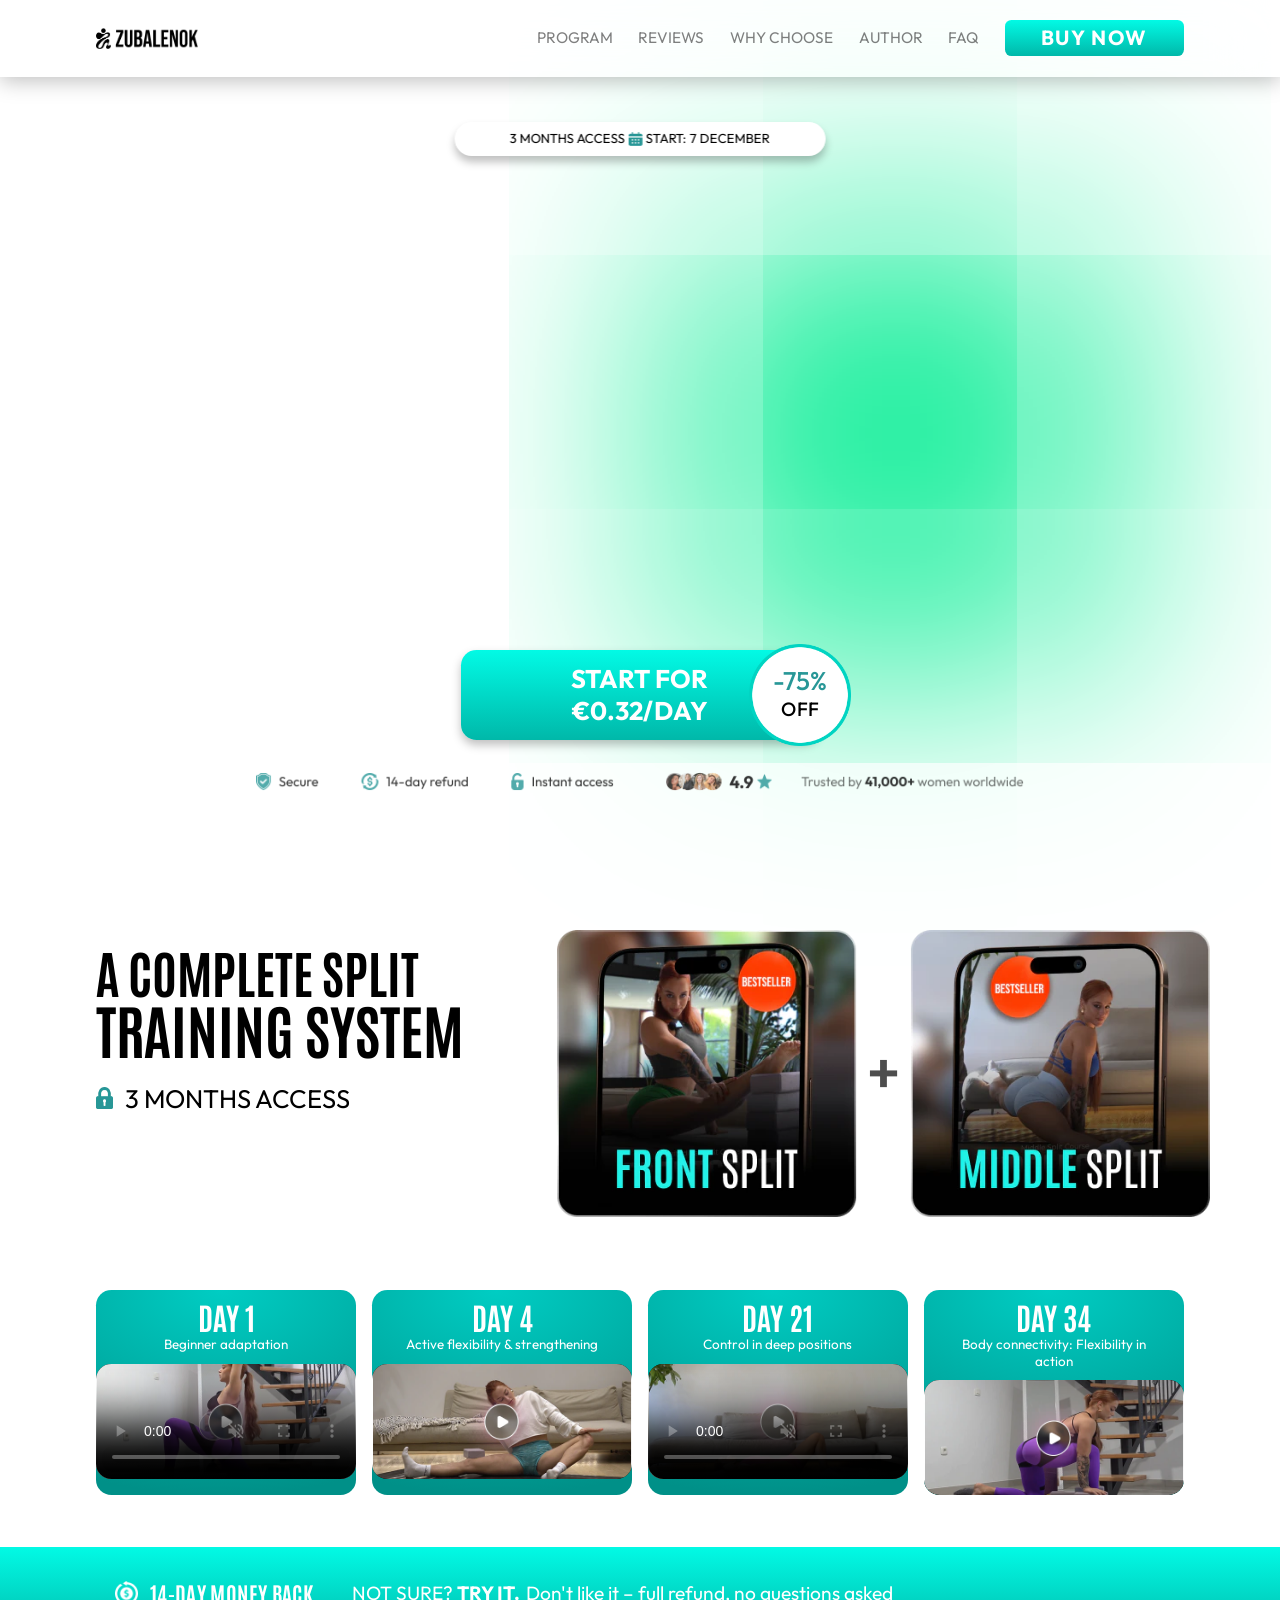
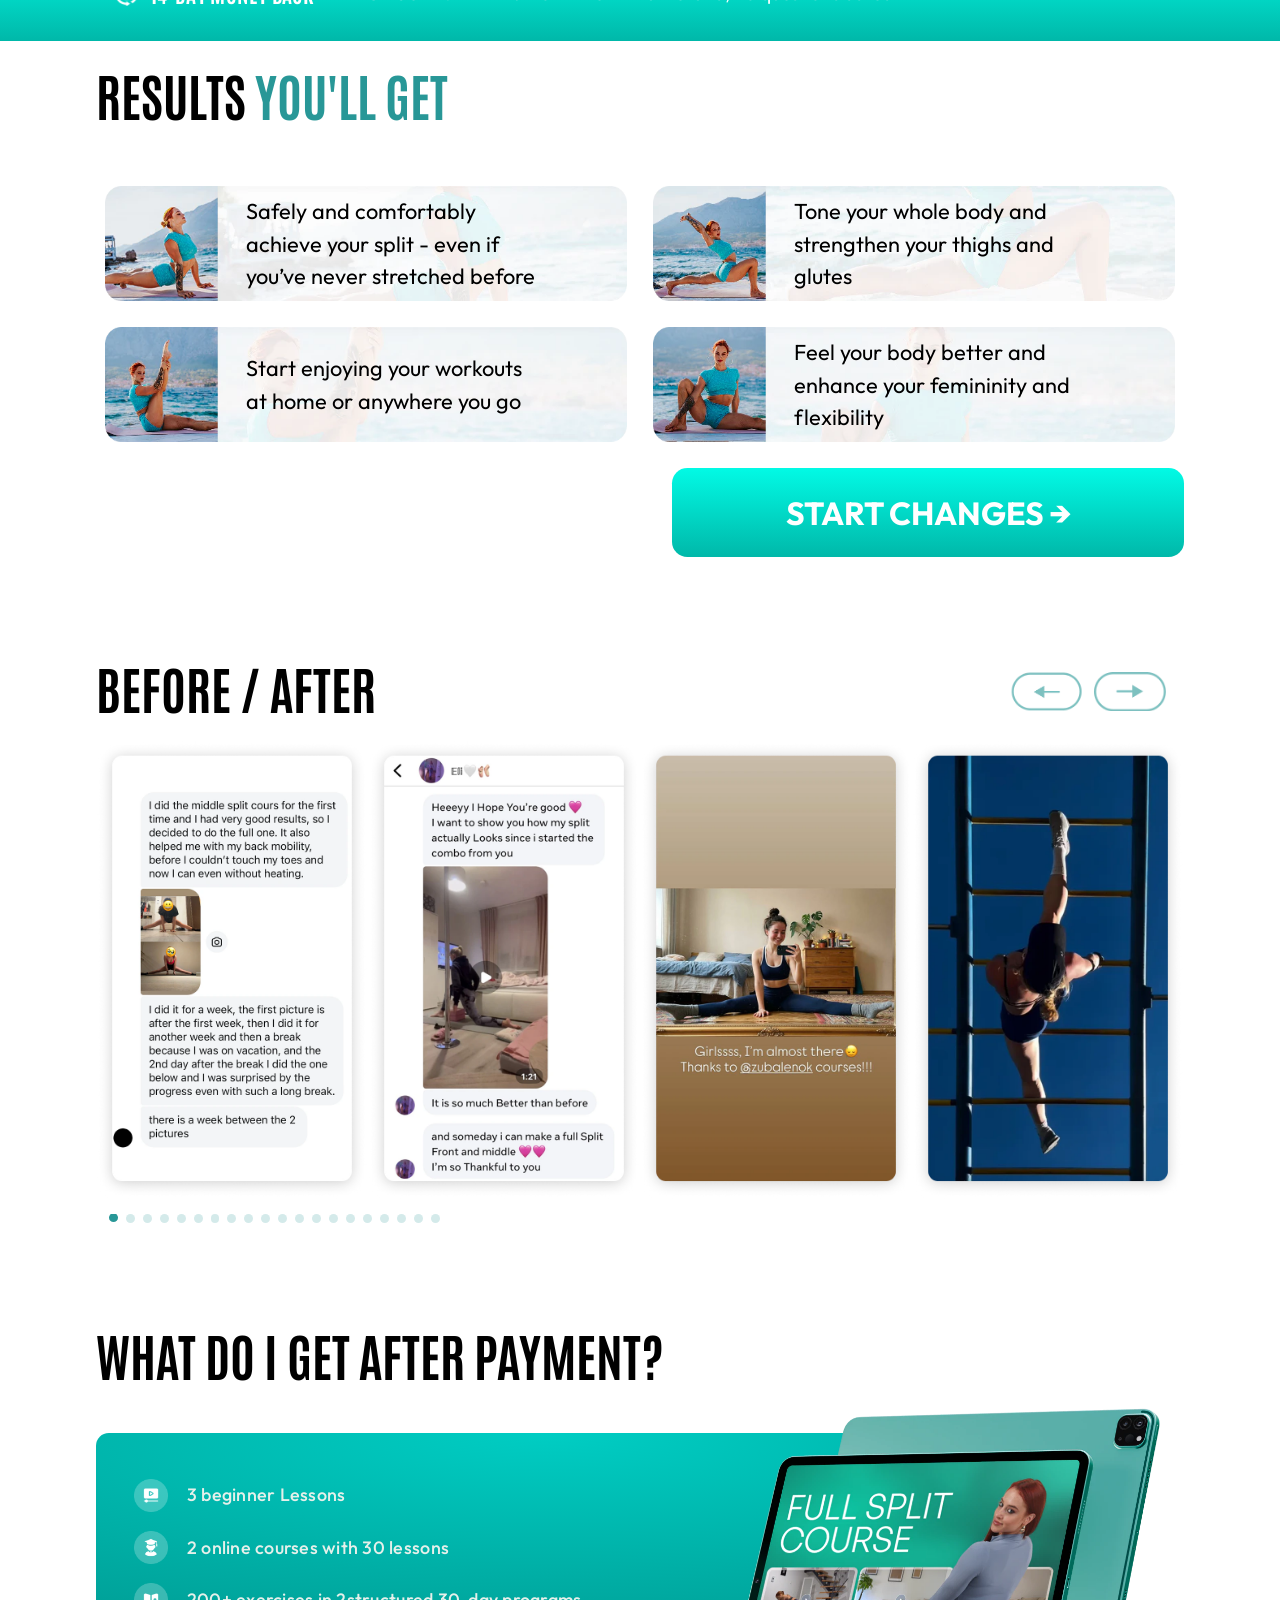
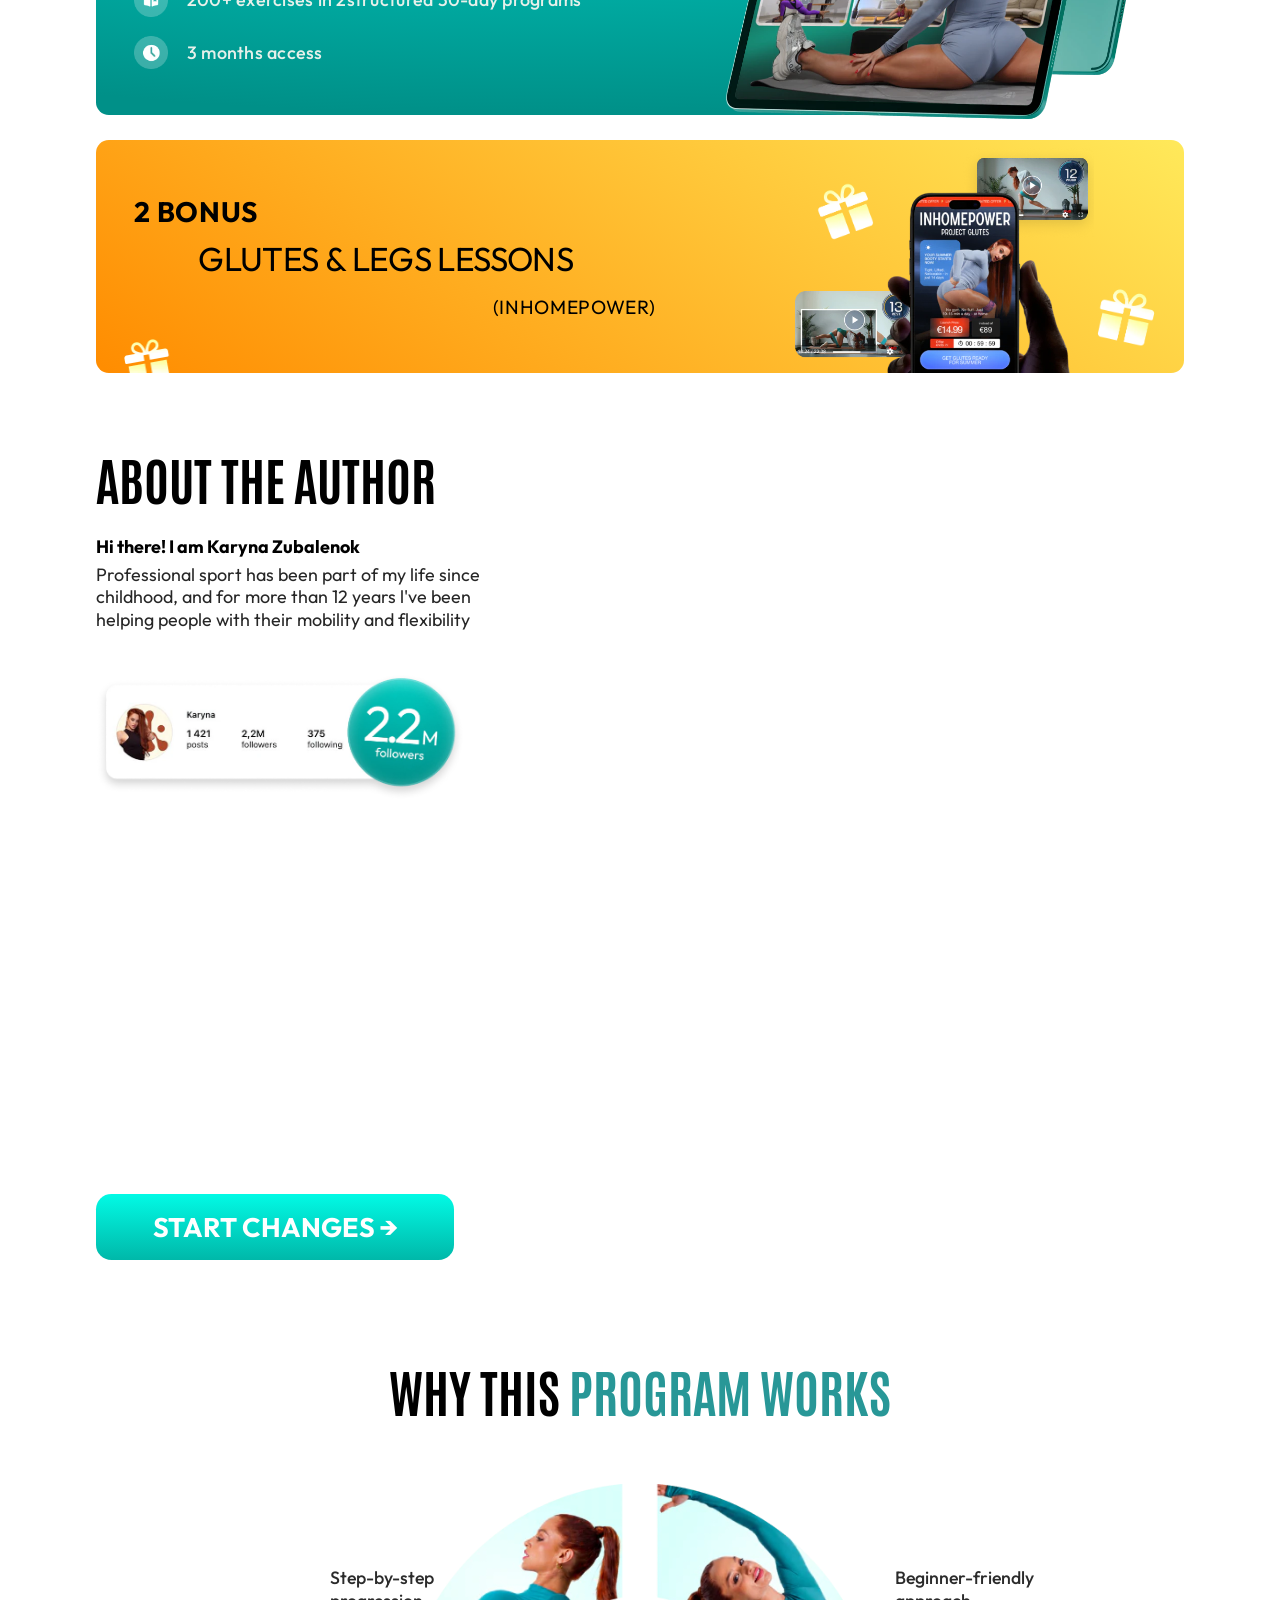
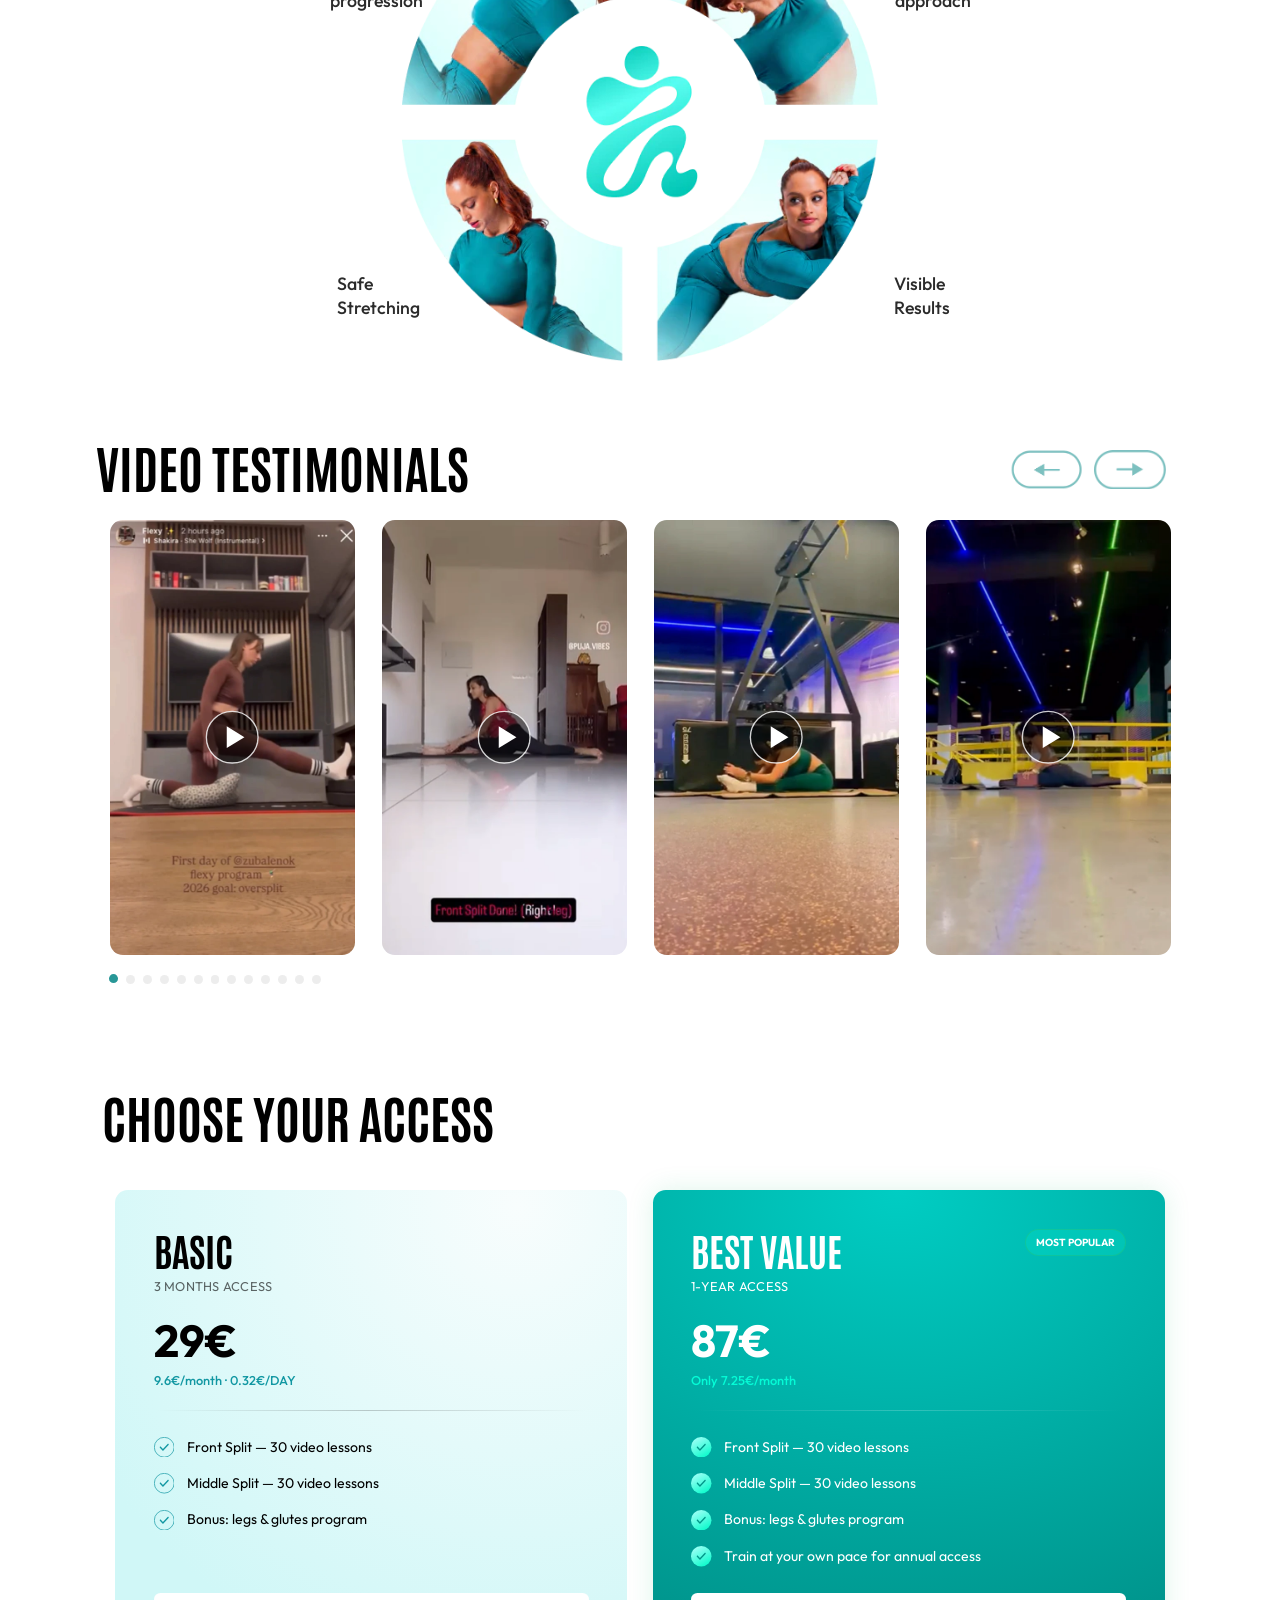
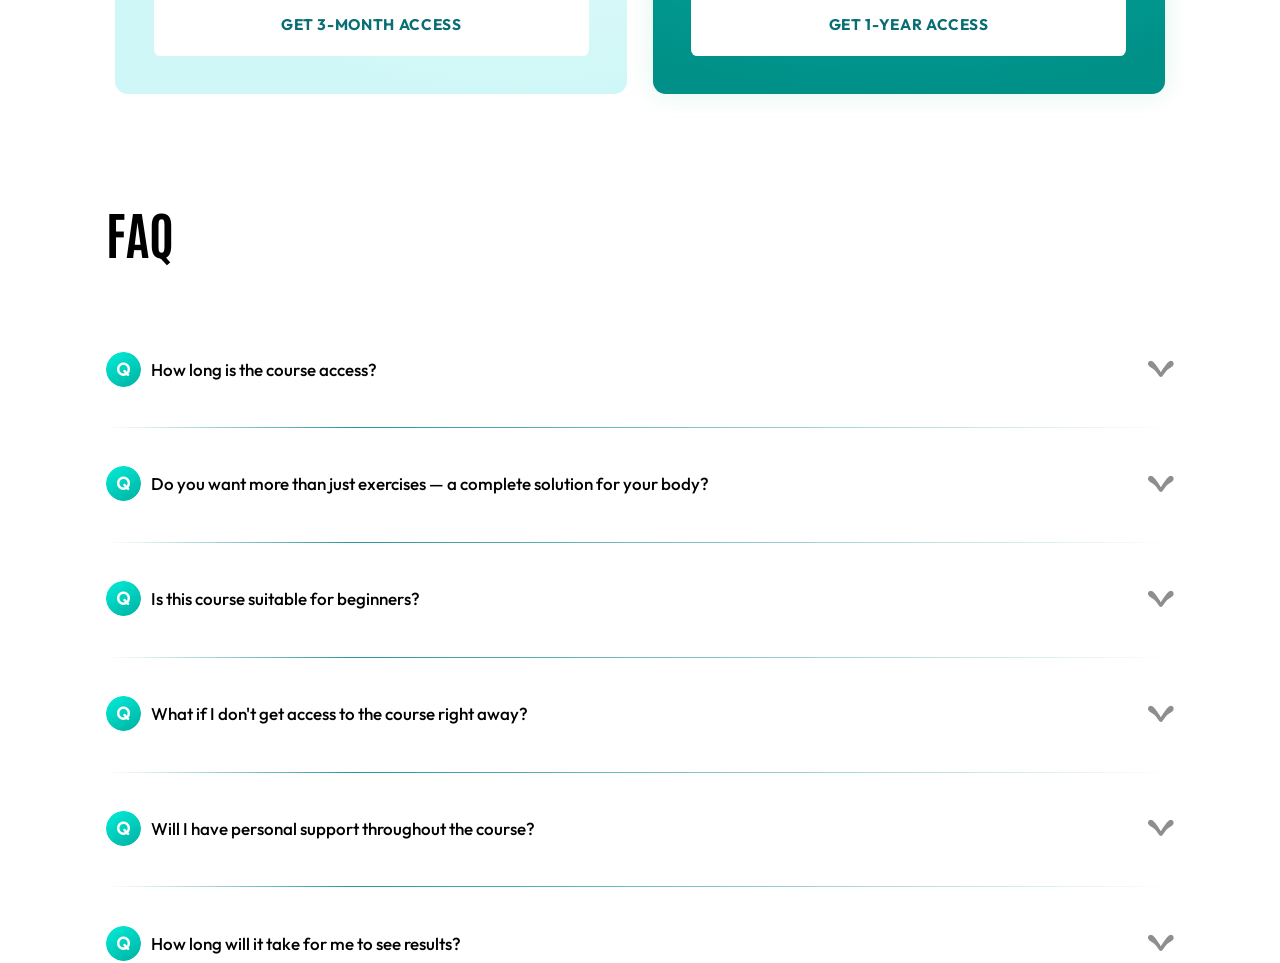
==== index.html @ 7f83329a "first commit" ====
<!DOCTYPE html>
<html lang="en">
<head>
    <!-- Google tag (gtag.js) -->
    <script async src="https://www.googletagmanager.com/gtag/js?id=G-45MM60BWMP"></script>
    <script>
        window.dataLayer = window.dataLayer || [];
        function gtag(){dataLayer.push(arguments);}
        gtag('js', new Date());
        gtag('config', 'G-45MM60BWMP');
    </script>

    <meta charset="UTF-8">
    <meta name="viewport" content="width=device-width, initial-scale=1.0">
    <title>Split Mastery</title>
    <link rel="icon" type="image/png" href="./images/favicon.png">
    <meta name="facebook-domain-verification" content="p97upd1gcbc3rj1qhclnz7d21laqvg" />

    <!-- Preconnect -->
    <link rel="preconnect" href="https://www.googletagmanager.com" crossorigin>
    <link rel="preconnect" href="https://connect.facebook.net" crossorigin>
    <link rel="preconnect" href="https://www.clarity.ms" crossorigin>
    <link rel="dns-prefetch" href="https://web.cmp.usercentrics.eu">
    <link rel="dns-prefetch" href="https://cdn.jsdelivr.net">

    <!-- Критичні стилі -->
    <link rel="stylesheet" href="./css-2/nullStyle.css?v=3">
    <link rel="stylesheet" href="./css-2/fonts.css?v=5">
    <link rel="stylesheet" href="./css-2/styles-2.css">

    <!-- Swiper — defer -->
    <link rel="preload" href="https://cdn.jsdelivr.net/npm/swiper@11/swiper-bundle.min.css" as="style" onload="this.onload=null;this.rel='stylesheet'">
    <noscript><link rel="stylesheet" href="https://cdn.jsdelivr.net/npm/swiper@11/swiper-bundle.min.css"></noscript>
    
    
    
<script type="text/javascript">
    (function(c,l,a,r,i,t,y){
        c[a]=c[a]||function(){(c[a].q=c[a].q||[]).push(arguments)};
        t=l.createElement(r);t.async=1;t.src="https://www.clarity.ms/tag/"+i;
        y=l.getElementsByTagName(r)[0];y.parentNode.insertBefore(t,y);
    })(window, document, "clarity", "script", "vd3vddla66");
</script>

<!-- Meta Pixel Code -->
<script>
!function(f,b,e,v,n,t,s)
{if(f.fbq)return;n=f.fbq=function(){n.callMethod?
n.callMethod.apply(n,arguments):n.queue.push(arguments)};
if(!f._fbq)f._fbq=n;n.push=n;n.loaded=!0;n.version='2.0';
n.queue=[];t=b.createElement(e);t.async=!0;
t.src=v;s=b.getElementsByTagName(e)[0];
s.parentNode.insertBefore(t,s)}(window, document,'script',
'https://connect.facebook.net/en_US/fbevents.js');
fbq('init', '1686133395840176');
fbq('track', 'PageView');
</script>
<noscript><img height="1" width="1" style="display:none"
src="https://www.facebook.com/tr?id=1686133395840176&ev=PageView&noscript=1"
/></noscript>
<!-- End Meta Pixel Code -->



    
    <script id="usercentrics-cmp" src="https://web.cmp.usercentrics.eu/ui/loader.js" data-settings-id="dJV6JmvnNXbNx3" async></script>
    <script>
    (function () {
        function updateTomorrowDate() {
            var el = document.getElementById('tomorrow');
            if (!el) return;
            var tomorrow = new Date();
            tomorrow.setDate(tomorrow.getDate() + 1);
            var day = tomorrow.getDate();
            var months = ['JANUARY','FEBRUARY','MARCH','APRIL','MAY','JUNE','JULY','AUGUST','SEPTEMBER','OCTOBER','NOVEMBER','DECEMBER'];
            el.textContent = day + ' ' + months[tomorrow.getMonth()];
        }
        if (document.readyState === 'loading') {
            document.addEventListener('DOMContentLoaded', updateTomorrowDate);
        } else {
            updateTomorrowDate();
        }
    })();
    </script>

 <style>
    @media (min-width: 640px) {
        .promo-card-wrapper .hero__btn {
            margin-bottom: 0 !important;
        }
    }
    
    .hero {
    height: 167.7vw;
    }
    

.hero .hero__btn{
    font-weight: 600;
    box-shadow: 0 5px 10px 0 rgba(0, 0, 0, 0.25);

}

.hero__footer-info{
    display: flex;
    flex-direction: column;
    justify-content: center;
}
.hero__footer-info img{
    width: 100%;
}
.hero .hero__btn{
    position: relative;
    padding-right: 25%;
}
.elm-1{
    min-width: 107%;
    margin-bottom: 1%;
    margin-left: -3%;
    margin-top: -13%;
}
.elm-2{
    position: absolute;
    top: -40%;
    right: -5%;
    box-shadow: 0 13px 15px 0 rgba(0, 0, 0, 0.25);
    border-radius: 808px;
    width: 30%;
    object-fit: contain;
}
        .hero__footer-info{
            text-align: left;
            padding-bottom: 2vw;
        }
        .rateBody{
            margin-top: 40px;
        }

        .hero__hidden-btn{
            position: absolute;
            width: 45vw;
            height: 40vw;
            background-color: transparent;
            border-radius: 10vw;
            top: 70vw;
            right: 2vw;
            z-index: 99;
        }
        
        @media (min-width: 800px) {
           
            .hero__top-bar{
                top: 5.5vw;
        right: 50%;
        transform: translateX(50%);
        max-height: 2.7vw;
            }
            .elm-1{
                position: absolute;
                width: 30%;
                min-width: 42%;
                top: -57%;
            }
            .hero__footer-info {
                max-width: 30vw;
                text-align: right;
            }
            .course-bundle__list{
                width: 65vw;
            }
            .course-bundle__list-item br{
                display: none;
            }
        }
        
        
        
        .status-row {
            display: flex;
            justify-content: space-between;
            align-items: flex-end;
            margin-bottom: 2vw; /* 8px */
        }

        .spots-text {
            font-size: 4.2vw; /* ~22px */
            color: #a0a0a0;
            font-weight: 400;
        }

        .percentage {
            font-size: 4.2vw; /* ~24px */
            color: #e65c2e;
            font-weight: 700;
        }

        /* Прогрес-бар */
        .progress-container {
            width: 100%;
            height: 2.5vw; /* 10px */
            background-color: #1a1a1a;
            border-radius: 5vw;
            overflow: hidden;
            border: 0.25vw solid #333; /* 1px тонкий контур */
            margin-bottom: 2vw; /* 20px */
            box-shadow: inset 0 0.5vw 1vw rgba(0,0,0,0.5);
        }

        .progress-bar {
            width: 87%;
            height: 100%;
            background: linear-gradient(90deg, #c82901 0%, #fe451d 100%);
            border-radius: 5vw;
        }

        /* Рядок з кількістю місць */
        .left-text {
            font-size: 4.2vw;
            color: #a0a0a0;
            margin-bottom: 3vw;
            font-weight: 400;
        }

        .left-text b {
            color: #e65c2e;
            font-weight: 700;
        }

        /* Таймер/Ціна знизу */
        .footer-text {
            text-align: center;
            font-size: 4.2vw;
            padding-bottom: 3vw;
            color: #fff;
            font-weight: 400;
            letter-spacing: -0.1vw;
        }

        .promo-card-wrapper a{
            font-weight: 600;
        }
        .fdjks{
            margin-bottom: 15px;
        }
        
        @media (min-width: 640px) {
            .pricing__divider--bottom{
                display: none;
            }

            .fdjks{
                margin-bottom: 2vw;
            }
            
             .status-row {
            margin-bottom: 0vw; /* 8px */
        }

        .spots-text {
            font-size: 1vw;
        }

        .percentage {
            font-size: 1vw; /* ~24px */
        }

        /* Прогрес-бар */
        .progress-container {
            width: 100%;
            height: 0.5vw;
            border: 1px solid #333;
            margin-bottom: 0.5vw;
            box-shadow: inset 0 0.5vw 1vw rgba(0, 0, 0, 0.5);
        }


        /* Рядок з кількістю місць */
        .left-text {
            font-size: 1vw;
            color: #a0a0a0;
            margin-bottom: 0.8vw;
            font-weight: 400;
        }

        .footer-text {
            font-size: 0.9vw;
            padding-bottom: 0.8vw;
            letter-spacing: -0.1vw;
        }

        }
  
.discount-btn-n{
position: absolute;
    top: -18%;
    right: -9%;
    width: 26vw;
    height: 27.2vw;
    display: flex;
    align-items: center;
    justify-content: center;
    z-index: 1;
}

.discount-btn-n::before {
    content: "";
    position: absolute;
    top: 0;
    left: 0;
    width: 100%;
    height: 100%;
    background: url('./images/vert.webp') no-repeat center;
    background-size: 100% 100%;
    z-index: -1; /* Ховаємо фон під текст */
    animation: spin-bg 15s linear infinite; /* 15s - швидкість обертання, можна змінити */
}
@media(max-width: 640px){
    .results-text.tr,
.results-text.tl {

    top: 0;
}
 .first-slider-pagination.swiper-pagination {
    margin-left: 4vw;
    margin-right: auto;
    transform: translateY(2vw);
    max-width: 44vw;
    overflow: hidden;
    left: 0;
}
}
@media (min-width: 640px){
     .first-slider-pagination.swiper-pagination{
        overflow: visible;
    }
    .results-text.tr,
        .results-text.tl {
        top: 14%;
 
    }
    .results-text.bl,
    .results-text.br {
        bottom: 12%;
    }
}
.results-text{
    opacity: 1 !important;
}

@keyframes spin-bg {
    0% {
        transform: rotate(0deg);
    }
    100% {
        transform: rotate(360deg);
    }
}

.discount-btn-n p{
    font-weight: 600;
font-size: 5.8vw;
letter-spacing: 0.01em;
text-transform: uppercase;
text-align: center;
color: #289797;
font-family: 'Outfit-Medium';
    line-height: 100%;
}
.discount-btn-n p span{
    color: #000;
    font-size: 4.8vw;
}
.hero .hero__btn{
    padding: 2vw 5vw;
    line-height: 125%;
    width: 84vw;
}
.price-current {
    font-size: 11vw;
    font-family: 'Outfit-Bold';
    font-weight: 900;
    line-height: 100%;
    border: 2px solid #01dac7;
    border-radius: 12px;
    /* padding: 14px 32px; */
    width: 35vw;
    height: 16.3vw;
    color: #00c8b7;
    background: linear-gradient(147deg, #fdfdfd 0%, #f5f5f5 100%);
    display: flex;
    justify-content: center;
    align-items: center;
}
.price-old {
    font-family: 'Outfit-Medium';
    font-size: 7vw;
    /* text-decoration: line-through; */
    /* opacity: 0.5; */
    border-radius: 12px;
    padding: 14px 24px;
        width: 24vw;
            text-decoration: none;
    height: 16.3vw;
    color: #BFBFBF;
    opacity: 1;
    background: #2A2A2A;
    display: flex;
    flex-direction: column;
    justify-content: center;
    align-items: center;
    position: relative;
}
.price-old:after{
position: absolute;
    content: "";
    display: block;
    width: 73%;
    height: 4px;
    background: #FF0000;
    border-radius: 3px;
    bottom: 34%;
    
}
.price-old p{
        font-weight: 500;
    font-size: 3.8vw;
    line-height: 113%;
    text-transform: lowercase;
    text-align: center;
    color: #fff;
    opacity: 0.7;
}
.hero__pricing {
    display: flex;
    justify-content: center;
    align-items: center;
    gap: 3vw;
}

.hero__top-bar{
    margin-top: 17vw;
    width: 88%;
    box-shadow: 0 6px 9px 0 rgba(0, 0, 0, 0.25);
}
.hero__offer-box{
    margin-top: 95vw;
}
.discount-btn-n::before{
    animation: none;
    background-image: url(./images/Vector.png);
        width: 20vw;
    height: 20vw;
}
.discount-btn-n{
      width: 20vw;
    height: 20vw;
        top: -4%;
        transform: scale(1.03);
}
@media (min-width: 800px) {
     .hero__hidden-btn{
            position: absolute;
            width: 25vw;
            height: 17vw;
          
            border-radius: 10vw;
            top: 22vw;
            right: 20vw;
      
        }
    .discount-btn-n::before {
    animation: none;
    background-image: url(./images/Vector.png);
    width: 8vw;
    height: 8vw;
}
.discount-btn-n{
     width: 8vw;
    height: 8vw;
        top: -7%;
        transform: scale(1);
}
    .hero__top-bar {
    margin-top: -2vw;
    width: 29vw;
    }
    .price-old:after{
        width: 60%;
    }
     .hero__offer-box {
        margin-top: 37.8vw;
    }
    .hero__pricing{
        gap: 1vw;
        margin-bottom: 2vw;
    }
    .price-current {
            width: 12vw;
    height: 5.1vw;
    font-size: 3vw;
    }
    .price-old{
        width: 8.6vw;
    height: 5.1vw;
    }
    .hero__offer-box{
        align-items: flex-end;
    }
    .price-old {
        font-size: 2.1vw;
    }
    .price-old p{
        font-size: 1.4vw;
    }
    .hero__btn {
        margin-bottom: 2vw;
    }


.discount-btn-n p{
    font-size: 2vw;
}
.discount-btn-n p span {
    color: #000;
    font-size: 1.5vw;
}
    .hero .hero__btn {
        width: 28vw;
        /* margin-right: 10%; */
        right: auto;
        padding: 1vw 2vw;
        border-radius: 1.2vw;
        font-size: 2vw;
    }
    .hero__footer-info {
        max-width: 100%;
        width: 100%;
        text-align: right;
        flex-direction: row;
        justify-content: center !important;
        gap: 4vw !important;
        display: flex;
        position: absolute;
        left: 0;
        bottom: 0;
    }
    .hero__footer-info img{
        width: 28vw;
    }
  .s1-trackLine {
    margin-top: 2vw;
    padding: 0.7vw 0;
    position: absolute;
    left: 0;
    top: 0vw;
  }

}
    </style>
    <style>
/* HARDFIX: FAQ block — clamp() замість чистого vw */
@media (min-width: 800px) {
  .asks {
    margin: clamp(24px, 4vw, 58px) auto 0;
    width: 100%;
  }

  .asksContainer-item-top {
    padding: clamp(16px, 2vw, 29px) 0;
  }

  .asksContainer-item-top .q {
    font-size: clamp(12px, 1.3vw, 19px);
    min-width: clamp(20px, 2.4vw, 35px);
    min-height: clamp(20px, 2.4vw, 35px);
    max-height: clamp(20px, 2.4vw, 35px);
    border-radius: 100%;
    display: flex;
    align-items: center;
    justify-content: center;
  }

  .q-arrow {
    width: clamp(16px, 2vw, 29px);
  }

  .q-line {
    margin-bottom: clamp(8px, 1vw, 14px);
    min-width: 100%;
    max-width: 100%;
  }

  .asksContainer-item-bottom p {
    margin-right: clamp(14px, 1.4vw, 20px);
  }
}
</style>
    
    <!-- Google Tag Manager -->
<script>(function(w,d,s,l,i){w[l]=w[l]||[];w[l].push({'gtm.start':
new Date().getTime(),event:'gtm.js'});var f=d.getElementsByTagName(s)[0],
j=d.createElement(s),dl=l!='dataLayer'?'&l='+l:'';j.async=true;j.src=
'https://www.googletagmanager.com/gtm.js?id='+i+dl;f.parentNode.insertBefore(j,f);
})(window,document,'script','dataLayer','GTM-5T88LPL4');</script>
<!-- End Google Tag Manager -->
</head>
<body>
    <!-- Google Tag Manager (noscript) -->
<noscript><iframe src="https://www.googletagmanager.com/ns.html?id=GTM-5T88LPL4"
height="0" width="0" style="display:none;visibility:hidden"></iframe></noscript>
<!-- End Google Tag Manager (noscript) -->
    <div class="wrapper">
        <section class="hero">

            <button data-href="https://zubalenok.online/shop/item/13082" class="hero__hidden-btn check-click"></button>
   
            <header class="header-navline">
                <div class="header-wrapper">
                    <img src="./images/logo.png" alt="logo" class="header-logo" width="120" height="40" fetchpriority="high">
                    <nav class="header-nav">
                        <ul class="header-list">
                            <li><a href="#program" class="header-link">Program</a></li>
                            <li><a href="#reviews" class="header-link">Reviews</a></li>
                            <li><a href="#why-choose" class="header-link">Why choose</a></li>
                            <li><a href="#author" class="header-link">Author</a></li>
                            <li><a href="#faq" class="header-link">FAQ</a></li>
                        </ul>
                        
                      
                        <button data-href="https://zubalenok.online/shop/item/13082"  class="header-nav-button check-click">
                            Buy Now
                        </button>
                    
                    </nav>
                </div>
            </header>

            <div class="hero__teal-glow"></div>

            <picture class="hero__model">
                <source srcset="./images/jd2.webp" media="(min-width: 768px)">
                <img src="./images/jd1.webp" alt="Stretching girl" fetchpriority="high" decoding="async">
            </picture>

        

            <div class="hero__content wrapper_component">
                <button data-href="https://zubalenok.online/shop/item/13082" class="hero__top-bar check-click">
                    <span>3 MONTHS ACCESS</span>
                    <div class="hero__date">
                        <img src="./images/calendar.webp" alt="Calendar" class="icon-cal" loading="lazy" width="20" height="20">
                        <span>START: <span id="tomorrow"></span></span>
                    </div>
                </button>

                <div class="hero__title-group">
                    <!--<p class="hero__subtitle">SPLIT</p>-->
                    <!--<h1 class="hero__main-title">Now or <span>Never</span></h1>-->
                    <!--<div class="group-titles">-->
                    <!--    <img src="./images/title.webp" alt="" class="title-img" loading="eager" fetchpriority="high">-->
                    <!--    <p class="hero__step-text">STEP BY STEP</p>-->
                    <!--</div>-->
                </div>

                <div class="hero__offer-box">
          
                    <div style="margin: 0 auto;">
                        <button data-href="https://zubalenok.online/shop/item/13082" class="hero__btn check-click">
                            START FOR 
                            <br>
                            €0.32/DAY
                            
                            <div class="discount-btn-n">
                                <p>-75% <br> <span>OFF</span></p>
                            </div>
                        </button>
                        <div class="hero__footer-info">
                            <img src="./images/1-l-2.png" />
                            <img src="./images/3-l.png" />
                        </div>
                    </div>
                </div>
            </div>
        </section>

        <!--<section class="rateBody wrapper_component">-->
        <!--    <img src="./images/rate.webp" alt="" loading="lazy" class="rate" width="360" height="60">-->
        <!--</section>-->

        <section class="complete wrapper_component" id="program">
            <h2 class="mainTitle">
                A complete split
                <br>
                <span>training system</span>
            </h2>
            <img class="complete-img" src="./images/s2.webp" width="1200" height="800" loading="lazy" decoding="async" alt="Stretching image">
            <h3 class="complete-subTitle">
                <img src="./images/lock.webp" alt="">
                3 MONTHS ACCESS
            </h3>
        </section>

        <section class="s7 wrapper_component">
            <div class="s7-grid">
                <div class="s7-card">
                    <div class="s7-card-header">
                        <h2 class="s7-day">Day 1</h2>
                        <p class="s7-desc">Beginner <br>adaptation</p>
                    </div>
                    <div class="s7-video-wrapper">
                        <video data-src="https://itden-cdn.b-cdn.net/splits/1.mp4" poster="./images/poster-2.webp" muted playsinline loop controls></video>
                    </div>
                </div>
                <div class="s7-card">
                    <div class="s7-card-header">
                        <h2 class="s7-day">Day 4</h2>
                        <p class="s7-desc">Active flexibility & <br>strengthening</p>
                    </div>
                    <div class="s7-video-wrapper">
                        <video data-src="https://itden-cdn.b-cdn.net/splits/21.mp4" poster="./images/poster-3.webp" muted playsinline loop> controls</video>
                    </div>
                </div>
                <div class="s7-card">
                    <div class="s7-card-header">
                        <h2 class="s7-day">Day 21</h2>
                        <p class="s7-desc">Control in deep <br>positions</p>
                    </div>
                    <div class="s7-video-wrapper">
                        <video data-src="https://itden-cdn.b-cdn.net/splits/34.mp4" poster="./images/poster-4.webp" muted playsinline loop controls></video>
                    </div>
                </div>
                <div class="s7-card">
                    <div class="s7-card-header">
                        <h2 class="s7-day">Day 34</h2>
                        <p class="s7-desc">Body connectivity: <br>Flexibility in action</p>
                    </div>
                    <div class="s7-video-wrapper">
                        <video data-src="https://itden-cdn.b-cdn.net/splits/4.mp4" poster="./images/poster-1.webp" muted playsinline loop></video>
                    </div>
                </div>
            </div>
        </section>

        <section class="s3">
            <div class="s3-guarantee">
                <div class="s3-guarantee-header">
                    <img src="./images/money-back.webp" alt="money back" loading="lazy" class="s3-guarantee-icon" width="60" height="60">
                    <h3 class="s3-guarantee-title">14-DAY MONEY BACK</h3>
                </div>
                <div class="s3-guarantee-body">
                    <p class="s3-guarantee-subtitle">NOT SURE? <span>TRY IT. </span></p>
                    <p class="s3-guarantee-desc">Don't like it – full refund, no questions asked</p>
                </div>
            </div>
        </section>

        <section class="results wrapper_component" id="why-choose">
            <h2 class="mainTitle">Results <span class="mainTitle-gray">you'll get</span></h2>
            <div class="results-items">
                <div class="results-item">
                    <p>Safely and comfortably <br> achieve your split - even if <br> you’ve never stretched before</p>
                </div>
                <div class="results-item">
                    <p>Tone your whole body and <br> strengthen your thighs and <br> glutes</p>
                </div>
                <div class="results-item">
                    <p>Start enjoying your workouts <br> at home or anywhere you go</p>
                </div>
                <div class="results-item">
                    <p>Feel your body better and <br> enhance your femininity and <br> flexibility</p>
                </div>
            </div>
            <button data-href="https://zubalenok.online/shop/item/13082" class="hero__btn check-click">Start changes →</button>
        </section>

        <section class="second-slider" id="reviews">
            <div class="wrapper_component">
                <h2 class="mainTitle">BEFORE / AFTER</h2>
                <div class="second-swiper swiper">
                    <div class="swiper-wrapper">
                        <!--<img src="./images/slider-1/slide-1-1.webp" width="1200" height="800" class="swiper-slide" alt="Slide 1" loading="lazy" decoding="async">-->
                        <img src="./images/slider-2/slide1.webp" width="1200" height="800" class="swiper-slide" alt="Slide 2" loading="lazy" decoding="async">
                        <img src="./images/slider-2/slide3.webp" width="1200" height="800" class="swiper-slide" alt="Slide 3" loading="lazy" decoding="async">
                        <img src="./images/slider-2/slide4.webp" width="1200" height="800" class="swiper-slide" alt="Slide 4" loading="lazy" decoding="async">
                        <img src="./images/slider-2/slide5.webp" width="1200" height="800" class="swiper-slide" alt="Slide 5" loading="lazy" decoding="async">
                        <img src="./images/slider-2/slide6.webp" width="1200" height="800" class="swiper-slide" alt="Slide 6" loading="lazy" decoding="async">
                        <img src="./images/slider-2/slide7.webp" width="1200" height="800" class="swiper-slide" alt="Slide 6" loading="lazy" decoding="async">
                        <img src="./images/slider-2/slide8.webp" width="1200" height="800" class="swiper-slide" alt="Slide 6" loading="lazy" decoding="async">
                        <img src="./images/slider-2/slide9.webp" width="1200" height="800" class="swiper-slide" alt="Slide 6" loading="lazy" decoding="async">
                        <img src="./images/slider-2/slide10.webp" width="1200" height="800" class="swiper-slide" alt="Slide 6" loading="lazy" decoding="async">
                        <img src="./images/slider-2/slide11.webp" width="1200" height="800" class="swiper-slide" alt="Slide 6" loading="lazy" decoding="async">
                        <img src="./images/slider-2/slide12.webp" width="1200" height="800" class="swiper-slide" alt="Slide 6" loading="lazy" decoding="async">

                        <img src="./images/slider-2/slide13.webp" width="1200" height="800" class="swiper-slide" alt="Slide 6" loading="lazy" decoding="async">
                        <img src="./images/slider-2/slide14.webp" width="1200" height="800" class="swiper-slide" alt="Slide 6" loading="lazy" decoding="async">
                        <img src="./images/slider-2/slide15.webp" width="1200" height="800" class="swiper-slide" alt="Slide 6" loading="lazy" decoding="async">

                        <img src="./images/slider-2/slide16.webp" width="1200" height="800" class="swiper-slide" alt="Slide 6" loading="lazy" decoding="async">
                        <img src="./images/slider-2/slide17.webp" width="1200" height="800" class="swiper-slide" alt="Slide 6" loading="lazy" decoding="async">
                        <img src="./images/slider-2/slide18.webp" width="1200" height="800" class="swiper-slide" alt="Slide 6" loading="lazy" decoding="async">
                        <img src="./images/slider-2/slide19.webp" width="1200" height="800" class="swiper-slide" alt="Slide 6" loading="lazy" decoding="async">

                        <img src="./images/slider-2/slide20.webp" width="1200" height="800" class="swiper-slide" alt="Slide 6" loading="lazy" decoding="async">
                        <img src="./images/slider-2/slide21.webp" width="1200" height="800" class="swiper-slide" alt="Slide 6" loading="lazy" decoding="async">
                    </div>
                </div>
                <div style="padding-right: 10px; display: flex; align-items: center;">
                    <div class="second-slider-pagination swiper-pagination"></div>
                    <div class="second-slider-prev"></div>
                    <div class="second-slider-next"></div>
                </div>
            </div>
        </section>

        <section class="course-bundle">
            <h2 class="mainTitle">What Do I Get After Payment?</h2>
            <div class="course-bundle__card course-bundle__card--main">
                <div class="course-bundle__tablet-wrapper">
                    <img src="./images/tablet.webp" alt="Full Split Course Tablet" class="course-bundle__tablet-img" loading="lazy" width="400" height="300">
                </div>
                <ul class="course-bundle__list">
                    <li class="course-bundle__list-item">
                        <div class="course-bundle__icon">
                            <img src="./images/n-ico-1.webp" alt="" loading="lazy" width="40" height="40">
                        </div>
                        <span>3 beginner Lessons</span>
                    </li>
                    <li class="course-bundle__list-item">
                        <div class="course-bundle__icon">
                            <img src="./images/n-ico-2.webp" alt="" loading="lazy" width="40" height="40">
                        </div>
                        <span>2 online courses with 30 lessons</span>
                    </li>
                    <li class="course-bundle__list-item">
                        <div class="course-bundle__icon">
                            <img src="./images/n-ico-3.webp" alt="" loading="lazy" width="40" height="40">
                        </div>
                        <span>200+ exercises in 2<br>structured 30-day programs</span>
                    </li>
                    <li class="course-bundle__list-item">
                        <div class="course-bundle__icon">
                            <img src="./images/n-ico-4.webp" alt="" loading="lazy" width="40" height="40">
                        </div>
                        <span>3 months access<br></span>
                    </li>
                </ul>
            </div>
            <div class="course-bundle__card course-bundle__card--bonus">
                <div class="course-bundle__bonus-text">
                    <span class="course-bundle__bonus-hl">2 BONUS</span>
                    <span class="course-bundle__bonus-title">GLUTES <span class="course-bundle__amp">&amp;</span> LEGS <span class="course-bundle__break"></span> LESSONS</span>
                    <span class="course-bundle__bonus-sub">(INHOMEPOWER)</span>
                </div>
                <div class="course-bundle__bonus-visuals">
                    <img src="./images/g-1.webp" alt="" class="course-bundle__gift course-bundle__gift--1" loading="lazy" width="60" height="60">
                    <img src="./images/g-2.webp" alt="" class="course-bundle__gift course-bundle__gift--2" loading="lazy" width="60" height="60">
                    <img src="./images/gift.webp" alt="" class="course-bundle__gift course-bundle__gift--3" loading="lazy" width="60" height="60">
                    <img src="./images/gift-pk.webp" class="gift-pk-1" alt="">
                    <img src="./images/gift-pk-2.webp" class="gift-pk-2" alt="">
                    <img src="./images/gift-pk-3.webp" class="gift-pk-3" alt="">
                    <img src="./images/ph-info.webp" alt="App interface and videos" class="course-bundle__phone-img" loading="lazy" width="200" height="300">
                </div>
            </div>
        </section>

        <section class="about wrapper_component" id="author">
            <div class="about-wrap">
                <div class="about-info">
                    <h2 class="mainTitle">About the Author</h2>
                    <h3 class="about-info-title">Hi there! I am Karyna Zubalenok</h3>
                    <p class="about-info-text">
                        Professional sport has been part of my life since childhood, and for more than 12 years l've been helping people with their mobility and flexibility
                    </p>
                    <img src="./images/about-info.webp" width="1200" height="800" loading="lazy" decoding="async" class="about-info-img" alt="About info">
                </div>
                <picture class="about__image">
                    <source media="(min-width: 800px)" srcset="./images/about-content_d_n.webp">
                    <img src="./images/about-content-mobile_n.webp" alt="About our programs and experience" loading="lazy" decoding="async" width="800" height="1000" style="width: 100%; height: auto; display: block;">
                </picture>
            </div>
            <button data-href="https://zubalenok.online/shop/item/13082" class="hero__btn check-click">
                Start changes →
            </button>
        </section>

    <section class="results wrapper_component">
        <h2 class="mainTitle" style="text-align: center !important;">WHY THIS <br class="br-h"> <span class="mainTitle-gray">program works</span></h2>
        
        <div class="results-system-container">
<picture>
  <source media="(min-width: 640px)" srcset="./images/system-2.webp">
  
  <img src="./images/system.webp" alt="System diagram" class="results-main-img" />
</picture>
            
            <div class="results-text tl">Step-by-step<br>progression</div>
            <div class="results-text tr">Beginner-friendly<br>approach</div>
            <div class="results-text bl">Safe<br>Stretching</div>
            <div class="results-text br">Visible<br>Results</div>
        </div>
    </section>

        <section class="first-slider">
            <div class="wrapper_component">
                <h2 class="mainTitle">Video Testimonials</h2>
                <div class="first-swiper swiper">
        <div class="swiper-wrapper">
    <div class="swiper-slide">
        <video class="video-preview" data-src="https://itden-cdn.b-cdn.net/stretching/sdk23o.MP4" poster="./images/slider-1/slide1.webp" muted playsinline loop preload="none"></video>
    </div>

    <div class="swiper-slide">
        <video class="video-preview" data-src="https://itden-cdn.b-cdn.net/stretching/vd-2.mp4" poster="./images/slider-1/slide2.webp" muted playsinline loop preload="none"></video>
    </div>

    <div class="swiper-slide">
        <video class="video-preview" data-src="https://itden-cdn.b-cdn.net/stretching/vd-3.mp4" poster="./images/slider-1/slide3.webp" muted playsinline loop preload="none"></video>
    </div>

    <div class="swiper-slide">
        <video class="video-preview" data-src="https://itden-cdn.b-cdn.net/stretching/vd-4.mp4" poster="./images/slider-1/slide4.webp" muted playsinline loop preload="none"></video>
    </div>

    <div class="swiper-slide">
        <video class="video-preview" data-src="https://itden-cdn.b-cdn.net/stretching/video2.MP4" poster="./images/slider-1/slide5.webp" muted playsinline loop preload="none"></video>
    </div>

    <div class="swiper-slide">
        <video class="video-preview" data-src="https://itden-cdn.b-cdn.net/stretching/video4.MP4" poster="./images/slider-1/slide6.webp" muted playsinline loop preload="none"></video>
    </div>

    <div class="swiper-slide">
        <video class="video-preview" data-src="https://itden-cdn.b-cdn.net/stretching/Instagram_15.04.2026_MiddleSplit_Video.mp4" poster="./images/slider-1/slide7.webp" muted playsinline loop preload="none"></video>
    </div>

    <div class="swiper-slide">
        <video class="video-preview" data-src="https://itden-cdn.b-cdn.net/stretching/video5.MP4" poster="./images/slider-1/slide8.webp" muted playsinline loop preload="none"></video>
    </div>

    <div class="swiper-slide">
        <video class="video-preview" data-src="https://itden-cdn.b-cdn.net/stretching/Instagram_15.04.2026_FullSplit_Video.MP4" poster="./images/slider-1/slide9.webp" muted playsinline loop preload="none"></video>
    </div>

    <div class="swiper-slide">
        <video class="video-preview" data-src="https://itden-cdn.b-cdn.net/stretching/vd-10.mp4" poster="./images/slider-1/slide10.webp" muted playsinline loop preload="none"></video>
    </div>

    <div class="swiper-slide">
        <video class="video-preview" data-src="https://itden-cdn.b-cdn.net/stretching/feur289aew.mp4" poster="./images/slider-1/slide11.webp" muted playsinline loop preload="none"></video>
    </div>

    <div class="swiper-slide">
        <video class="video-preview" data-src="https://itden-cdn.b-cdn.net/stretching/vd-11.MP4" poster="./images/slider-1/slide12.webp" muted playsinline loop preload="none"></video>
    </div>

    <div class="swiper-slide">
        <video class="video-preview" data-src="https://itden-cdn.b-cdn.net/stretching/Splits%20Course%20from%20Zubalenok%20on%20IG.mp4" poster="./images/slider-1/slide13.webp" muted playsinline loop preload="none"></video>
    </div>
</div>
                    <div style="padding-right: 10px; display: flex; align-items: center;">
                        <div class="first-slider-pagination swiper-pagination"></div>
                        <div class="first-slider-prev"></div>
                        <div class="first-slider-next"></div>
                    </div>
                </div>
            </div>
        </section>

        <section class="pricing">
            <h2 class="mainTitle">CHOOSE YOUR ACCESS</h2>
            <div class="pricing__container">
                <div class="pricing__card pricing__card--basic">
                    <div class="pricing__header">
                        <h3 class="pricing__title">BASIC</h3>
                        <p class="pricing__subtitle">3 months access</p>
                    </div>
                    <div class="pricing__price-wrapper">
                        <div class="pricing__price">29€</div>
                        <div class="pricing__price-details">9.6€/month  · 0.32€/DAY</div>
                    </div>
                    <svg class="fdjks" style="width: 100%;" width="333" height="1" viewBox="0 0 333 1" fill="none" xmlns="http://www.w3.org/2000/svg">
  <path opacity="0.2" d="M0.5 0.5H332.5" stroke="url(#paint0_linear_588_4893)" stroke-linecap="round" />
  <defs>
    <linearGradient id="paint0_linear_588_4893" x1="0.5" y1="1" x2="332.5" y2="1" gradientUnits="userSpaceOnUse">
      <stop stop-opacity="0" />
      <stop offset="0.490385" />
      <stop offset="1" stop-opacity="0" />
    </linearGradient>
  </defs>
</svg>
                    <ul class="pricing__features">
                        <li>
                            <svg class="pricing__icon" width="30" height="30" viewBox="0 0 30 30" fill="none" xmlns="http://www.w3.org/2000/svg">
  <rect x="0.5" y="0.5" width="29" height="29" rx="14.5" stroke="#1197A2" />
  <path d="M19.941 10.3098L13.1155 17.4467L10.0603 14.2521C9.66532 13.839 9.02528 13.839 8.63025 14.2521C8.23523 14.6652 8.23523 15.3344 8.63025 15.7475L12.4005 19.6898C12.5972 19.8954 12.8572 20 13.1155 20C13.3739 20 13.6322 19.8972 13.8306 19.6898L21.371 11.8052C21.7661 11.3921 21.7661 10.7228 21.371 10.3098C20.976 9.89674 20.336 9.89674 19.941 10.3098Z" fill="#1197A2" />
</svg>
                            <span>Front Split — 30 video lessons</span>
                        </li>
                        <li>
                            <svg class="pricing__icon" width="30" height="30" viewBox="0 0 30 30" fill="none" xmlns="http://www.w3.org/2000/svg">
  <rect x="0.5" y="0.5" width="29" height="29" rx="14.5" stroke="#1197A2" />
  <path d="M19.941 10.3098L13.1155 17.4467L10.0603 14.2521C9.66532 13.839 9.02528 13.839 8.63025 14.2521C8.23523 14.6652 8.23523 15.3344 8.63025 15.7475L12.4005 19.6898C12.5972 19.8954 12.8572 20 13.1155 20C13.3739 20 13.6322 19.8972 13.8306 19.6898L21.371 11.8052C21.7661 11.3921 21.7661 10.7228 21.371 10.3098C20.976 9.89674 20.336 9.89674 19.941 10.3098Z" fill="#1197A2" />
</svg>
                            <span>Middle Split — 30 video lessons</span>
                        </li>
                        <li>
                            <svg class="pricing__icon" width="30" height="30" viewBox="0 0 30 30" fill="none" xmlns="http://www.w3.org/2000/svg">
  <rect x="0.5" y="0.5" width="29" height="29" rx="14.5" stroke="#1197A2" />
  <path d="M19.941 10.3098L13.1155 17.4467L10.0603 14.2521C9.66532 13.839 9.02528 13.839 8.63025 14.2521C8.23523 14.6652 8.23523 15.3344 8.63025 15.7475L12.4005 19.6898C12.5972 19.8954 12.8572 20 13.1155 20C13.3739 20 13.6322 19.8972 13.8306 19.6898L21.371 11.8052C21.7661 11.3921 21.7661 10.7228 21.371 10.3098C20.976 9.89674 20.336 9.89674 19.941 10.3098Z" fill="#1197A2" />
</svg>
                            <span>Bonus: legs &amp; glutes program</span>
                        </li>
                    </ul>
                    <div class="pricing__divider pricing__divider--bottom"></div>
              
                        <button data-href="https://zubalenok.online/shop/item/13082" class="pricing__btn pricing__btn--basic check-click">GET 3-MONTH ACCESS</button>
                 
                </div>

                <div class="pricing__card pricing__card--value">
                    <div class="pricing__header pricing__header--flex">
                        <div>
                            <h3 class="pricing__title">BEST VALUE</h3>
                            <p class="pricing__subtitle">1-Year Access</p>
                        </div>
                        <div class="pricing__badge">MOST POPULAR</div>
                    </div>
                    <div class="pricing__price-wrapper">
                        <div class="pricing__price">87€
                        <!--<span class="pricing__old-price">69€</span>-->
                        </div>
                        <div class="pricing__price-details pricing__price-details--green">Only 7.25€/month</div>
                    </div>
                    <svg class="fdjks" style="width: 100%;" width="333" height="1" viewBox="0 0 333 1" fill="none" xmlns="http://www.w3.org/2000/svg">
                    <path opacity="0.2" d="M0.5 0.5H332.5" stroke="url(#paint0_linear_588_4920)" stroke-linecap="round" />
                    <defs>
                        <linearGradient id="paint0_linear_588_4920" x1="0.5" y1="1" x2="332.5" y2="1" gradientUnits="userSpaceOnUse">
                        <stop stop-color="white" stop-opacity="0" />
                        <stop offset="0.490385" stop-color="white" />
                        <stop offset="1" stop-color="white" stop-opacity="0" />
                        </linearGradient>
                    </defs>
                    </svg>
                    <ul class="pricing__features">
                        <li>
                            <svg class="pricing__icon" width="30" height="30" viewBox="0 0 30 30" fill="none" xmlns="http://www.w3.org/2000/svg">
  <rect width="30" height="30" rx="15" fill="url(#paint0_linear_588_4922)" />
  <path d="M19.941 10.3098L13.1155 17.4467L10.0603 14.2521C9.66532 13.839 9.02528 13.839 8.63025 14.2521C8.23523 14.6652 8.23523 15.3344 8.63025 15.7475L12.4005 19.6898C12.5972 19.8954 12.8572 20 13.1155 20C13.3739 20 13.6322 19.8972 13.8306 19.6898L21.371 11.8052C21.7661 11.3921 21.7661 10.7228 21.371 10.3098C20.976 9.89674 20.336 9.89674 19.941 10.3098Z" fill="#009689" />
  <defs>
    <linearGradient id="paint0_linear_588_4922" x1="6.0785" y1="-1.64771e-07" x2="23.9215" y2="30" gradientUnits="userSpaceOnUse">
      <stop stop-color="#A2FFF7" />
      <stop offset="1" stop-color="#05FBCA" />
    </linearGradient>
  </defs>
</svg>
                            <span>Front Split — 30 video lessons</span>
                        </li>
                        <li>
                            <svg class="pricing__icon" width="30" height="30" viewBox="0 0 30 30" fill="none" xmlns="http://www.w3.org/2000/svg">
  <rect width="30" height="30" rx="15" fill="url(#paint0_linear_588_4922)" />
  <path d="M19.941 10.3098L13.1155 17.4467L10.0603 14.2521C9.66532 13.839 9.02528 13.839 8.63025 14.2521C8.23523 14.6652 8.23523 15.3344 8.63025 15.7475L12.4005 19.6898C12.5972 19.8954 12.8572 20 13.1155 20C13.3739 20 13.6322 19.8972 13.8306 19.6898L21.371 11.8052C21.7661 11.3921 21.7661 10.7228 21.371 10.3098C20.976 9.89674 20.336 9.89674 19.941 10.3098Z" fill="#009689" />
  <defs>
    <linearGradient id="paint0_linear_588_4922" x1="6.0785" y1="-1.64771e-07" x2="23.9215" y2="30" gradientUnits="userSpaceOnUse">
      <stop stop-color="#A2FFF7" />
      <stop offset="1" stop-color="#05FBCA" />
    </linearGradient>
  </defs>
</svg>
                            <span>Middle Split — 30 video lessons</span>
                        </li>
                        <li>
                            <svg class="pricing__icon" width="30" height="30" viewBox="0 0 30 30" fill="none" xmlns="http://www.w3.org/2000/svg">
  <rect width="30" height="30" rx="15" fill="url(#paint0_linear_588_4922)" />
  <path d="M19.941 10.3098L13.1155 17.4467L10.0603 14.2521C9.66532 13.839 9.02528 13.839 8.63025 14.2521C8.23523 14.6652 8.23523 15.3344 8.63025 15.7475L12.4005 19.6898C12.5972 19.8954 12.8572 20 13.1155 20C13.3739 20 13.6322 19.8972 13.8306 19.6898L21.371 11.8052C21.7661 11.3921 21.7661 10.7228 21.371 10.3098C20.976 9.89674 20.336 9.89674 19.941 10.3098Z" fill="#009689" />
  <defs>
    <linearGradient id="paint0_linear_588_4922" x1="6.0785" y1="-1.64771e-07" x2="23.9215" y2="30" gradientUnits="userSpaceOnUse">
      <stop stop-color="#A2FFF7" />
      <stop offset="1" stop-color="#05FBCA" />
    </linearGradient>
  </defs>
</svg>
                            <span>Bonus: legs &amp; glutes program</span>
                        </li>
                        <li>
                            <svg class="pricing__icon" width="30" height="30" viewBox="0 0 30 30" fill="none" xmlns="http://www.w3.org/2000/svg">
  <rect width="30" height="30" rx="15" fill="url(#paint0_linear_588_4922)" />
  <path d="M19.941 10.3098L13.1155 17.4467L10.0603 14.2521C9.66532 13.839 9.02528 13.839 8.63025 14.2521C8.23523 14.6652 8.23523 15.3344 8.63025 15.7475L12.4005 19.6898C12.5972 19.8954 12.8572 20 13.1155 20C13.3739 20 13.6322 19.8972 13.8306 19.6898L21.371 11.8052C21.7661 11.3921 21.7661 10.7228 21.371 10.3098C20.976 9.89674 20.336 9.89674 19.941 10.3098Z" fill="#009689" />
  <defs>
    <linearGradient id="paint0_linear_588_4922" x1="6.0785" y1="-1.64771e-07" x2="23.9215" y2="30" gradientUnits="userSpaceOnUse">
      <stop stop-color="#A2FFF7" />
      <stop offset="1" stop-color="#05FBCA" />
    </linearGradient>
  </defs>
</svg>
                            <span>Train at your own pace for annual access</span>
                        </li>
                    </ul>
                 
                    <div class="pricing__divider pricing__divider--bottom"></div>
           
                        <button data-href="https://zubalenok.online/shop/item/13083" class="pricing__btn pricing__btn--basic check-click2">GET 1-Year Access</button>
                   
                </div>
            </div>
        </section>

        <section class="asks desctop_component" style="padding-left: 10px; padding-right: 10px; padding-top: 20px;" id="faq">
            <h2 class="mainTitle">FAQ</h2>
            <div class="asksContainer">
                <div class="asksContainer-item">
                    <div class="asksContainer-item-top">
                        <div>
                            <img src="./images/q.png" class="q-img" alt="">
                            <p class="mainText gfrfg">How long is the course access?</p>
                        </div>
                        <img src="./images/q-arrow-2.png" class="q-arrow" alt="" loading="lazy" width="24" height="24">
                    </div>
                    <div class="asksContainer-item-bottom">
                        <p class="mainText">You get 3 months of access. You can complete the course within this time or repurchase access if needed.</p>
                        <img src="./images/q-l.webp" class="q-l" alt="" loading="lazy">
                    </div>
                </div>
                <img src="./images/line.png" class="q-line" alt="" loading="lazy">
                <div class="asksContainer-item">
                    <div class="asksContainer-item-top">
                        <div>
                            <img src="./images/q.png" class="q-img" alt="">
                            <p class="mainText gfrfg">Do you want more than just exercises — a complete solution for your body?</p>
                        </div>
                        <img src="./images/q-arrow-2.png" class="q-arrow" alt="" loading="lazy" width="24" height="24">
                    </div>
                    <div class="asksContainer-item-bottom">
                        <p class="mainText">We combine stretching, mobility, and deep recovery work, offering a comprehensive approach for holistic health, not just isolated results</p>
                        <img src="./images/q-l.webp" class="q-l" alt="" loading="lazy">
                    </div>
                </div>
                <img src="./images/line.png" class="q-line" alt="" loading="lazy">
                <div class="asksContainer-item">
                    <div class="asksContainer-item-top">
                        <div>
                            <img src="./images/q.png" class="q-img" alt="">
                            <p class="mainText gfrfg">Is this course suitable for beginners?</p>
                        </div>
                        <img src="./images/q-arrow-2.png" class="q-arrow" alt="" loading="lazy" width="24" height="24">
                    </div>
                    <div class="asksContainer-item-bottom">
                        <p class="mainText">Absolutely! Whether you're just starting or have been working on flexibility for a while, this course is designed for all levels. You'll get step-by-step guidance, so you'll feel confident every step of the way, even if you're new to flexibility training</p>
                        <img src="./images/q-l.webp" class="q-l" alt="" loading="lazy">
                    </div>
                </div>
                <img src="./images/line.png" class="q-line" alt="" loading="lazy">
                <div class="asksContainer-item">
                    <div class="asksContainer-item-top">
                        <div>
                            <img src="./images/q.png" class="q-img" alt="">
                            <p class="mainText gfrfg">What if I don't get access to the course right away?</p>
                        </div>
                        <img src="./images/q-arrow-2.png" class="q-arrow" alt="" loading="lazy" width="24" height="24">
                    </div>
                    <div class="asksContainer-item-bottom">
                        <p class="mainText">If there's any issue, we'll fix it immediately! Simply reach out to our support team, and we'll ensure you get access within 24 hours. We're here to make sure you can start training right away!</p>
                        <img src="./images/q-l.webp" class="q-l" alt="" loading="lazy">
                    </div>
                </div>
                <img src="./images/line.png" class="q-line" alt="" loading="lazy">
                <div class="asksContainer-item">
                    <div class="asksContainer-item-top">
                        <div>
                            <img src="./images/q.png" class="q-img" alt="">
                            <p class="mainText gfrfg">Will I have personal support throughout the course?</p>
                        </div>
                        <img src="./images/q-arrow-2.png" class="q-arrow" alt="" loading="lazy" width="24" height="24">
                    </div>
                    <div class="asksContainer-item-bottom">
                        <p class="mainText">Yes! We offer ongoing support and are here to guide you on your journey. If you have questions, need advice, or want to share your progress, our team is always available to help you stay on track and motivated</p>
                        <img src="./images/q-l.webp" class="q-l" alt="" loading="lazy">
                    </div>
                </div>
                <img src="./images/line.png" class="q-line" alt="" loading="lazy">
                <div class="asksContainer-item">
                    <div class="asksContainer-item-top">
                        <div>
                            <img src="./images/q.png" class="q-img" alt="">
                            <p class="mainText gfrfg">How long will it take for me to see results?</p>
                        </div>
                        <img src="./images/q-arrow-2.png" class="q-arrow" alt="" loading="lazy" width="24" height="24">
                    </div>
                    <div class="asksContainer-item-bottom">
                        <p class="mainText">Flexibility is a journey — with consistent practice, you'll start seeing noticeable improvements in just 2-4 weeks. If you stick with it, your progress will grow faster, and soon you'll be hitting new goals!</p>
                        <img src="./images/q-l.webp" class="q-l" alt="" loading="lazy">
                    </div>
                </div>
                <img src="./images/line.png" class="q-line" alt="" loading="lazy">
                <div class="asksContainer-item">
                    <div class="asksContainer-item-top">
                        <div>
                            <img src="./images/q.png" class="q-img" alt="">
                            <p class="mainText gfrfg">Do I need special equipment for the course?</p>
                        </div>
                        <img src="./images/q-arrow-2.png" class="q-arrow" alt="" loading="lazy" width="24" height="24">
                    </div>
                    <div class="asksContainer-item-bottom">
                        <p class="mainText">The only equipment you need is a yoga mat and blocks. This course is designed to be done at home, without the need for fancy gym gear. You can practice in the comfort of your own space, making it easy and convenient to get started!</p>
                        <img src="./images/q-l.webp" class="q-l" alt="" loading="lazy">
                    </div>
                </div>
            </div>
        </section>

       <section class="contacts">
    <h2 class="contacts__title">CONTACTS</h2>
    
    <div class="contacts__grid">
        <a href="https://www.instagram.com/zubalenok" class="contacts__card">
            <img src="./images/inst.webp" alt="Instagram" class="contacts__icon">
            <span class="contacts__label">Zubalenok</span>
        </a>
        <a href="mailto:SUPPORT_ZUBALENOK@ZBL.AGENCY" class="contacts__card">
            <img src="./images/email.webp" alt="Email" class="contacts__icon contacts__icon--email">
            <span class="contacts__label">Email</span>
        </a>
        <a href="https://www.instagram.com/zubalenok.team" class="contacts__card">
            <img src="./images/support.png" alt="Support" class="contacts__icon">
            <span class="contacts__label">Support</span>
        </a>
    </div>

    <a href="/policy" class="contacts__policy">PRIVACY POLICY AND USER AGREEMENT</a>
    
    <p class="contacts__copyright">© 2026 ,  ZBL COMPANY BV, Roeselare, BE 1022336448</p>
    
    <img src="./images/cards.webp" alt="Payment Methods" class="contacts__payments">
</section>

        <div class="promo-card-wrapper">
            <div class="promo-card-top">
                <div class="promo-card-heading">LIQUIDATION ENDS IN:</div>
                <div class="promo-card-timer-group">
                    <div class="promo-card-digit">00</div>
                    <div class="promo-card-colon">:</div>
                    <div class="promo-card-digit">29</div>
                    <div class="promo-card-colon">:</div>
                    <div class="promo-card-digit">55</div>
                </div>
            </div>
 
        
            <button data-href="https://zubalenok.online/shop/item/13082" class="hero__btn check-click">
                Claim My Spot — 29€
            </button>
        </div>
    </div>
    
<script>
(function () {
  // Гасимо в консолі шум від стороннього розширення браузера (inject.js),
  // яке асинхронно намагається postMessage'ити функцію (event_callback)
  // і кидає DataCloneError. До нашої логіки переходу це відношення не має —
  // просто прибираємо "Uncaught" з консолі.
  window.addEventListener('error', function (event) {
    if (
      event.message &&
      event.message.indexOf('could not be cloned') !== -1 &&
      event.filename &&
      event.filename.indexOf('inject.js') !== -1
    ) {
      event.preventDefault();
    }
  });

  const SELECTOR = '.check-click, .check-click2'; // сюди дописуєте нові класи
  const ANALYTICS_TIMEOUT = 1500; // мс — скільки чекаємо відповідь gtag перед переходом

  document.addEventListener('click', function (e) {
    const el = e.target.closest(SELECTOR);
    if (!el) return;

    // ---- DEBOUNCE (захист від дублів по кліку) ----
    if (el.dataset.isProcessing === 'true') {
      e.preventDefault();
      return;
    }

    const href = el.dataset.href || el.getAttribute('href') || '';
    const label = el.textContent.trim() || href || '';
    if (!href) return;

    el.dataset.isProcessing = 'true';
    el.disabled = true;
    el.style.opacity = '0.7';
    el.style.cursor = 'not-allowed';

    let navigated = false;
    const goToPayment = function () {
      if (navigated) return;
      navigated = true;
      try {
        clearTimeout(fallbackTimer);
        document.removeEventListener('visibilitychange', onHide);
      } catch (cleanupErr) {}
      window.location.href = href;
    };

    const fallbackTimer = setTimeout(goToPayment, ANALYTICS_TIMEOUT);
    const onHide = function () {
      if (document.visibilityState === 'hidden') goToPayment();
    };
    document.addEventListener('visibilitychange', onHide, { once: true });

    try {
      if (typeof fbq === 'function') {
        try {
          fbq('trackCustom', 'go_to_payment', {
            event_category: 'engagement',
            event_label: label
          });
        } catch (fbErr) {}
      }

      if (typeof gtag === 'function') {
        let callbackFired = false;
        try {
          gtag('event', 'go_to_payment', {
            event_category: 'engagement',
            event_label: label,
            event_callback: function () {
              if (callbackFired) return;
              callbackFired = true;
              goToPayment();
            }
          });
        } catch (gtagErr) {}
      } else {
        goToPayment();
      }
    } catch (unexpectedErr) {
      goToPayment();
    }
  });

  window.addEventListener('pageshow', function (event) {
    if (event.persisted) {
      document.querySelectorAll('[data-is-processing="true"]').forEach(function (el) {
        el.dataset.isProcessing = 'false';
        el.disabled = false;
        el.style.opacity = '';
        el.style.cursor = '';
      });
    }
  });
})();
</script>

    <!-- Page Speed: Unregister stale service workers -->
    <script>
    if ('serviceWorker' in navigator) {
        navigator.serviceWorker.getRegistrations().then(function(registrations) {
            for (var i = 0; i < registrations.length; i++) {
                registrations[i].unregister();
            }
        });
    }
    </script>

    <!-- Page Speed: Intersection Observer lazy loader for off-screen images -->
    <script>
    (function () {
        if (!('IntersectionObserver' in window)) return;
        var lazyImgs = document.querySelectorAll('img[loading="lazy"]');
        var io = new IntersectionObserver(function (entries) {
            entries.forEach(function (entry) {
                if (entry.isIntersecting) {
                    var img = entry.target;
                    if (img.dataset.src) {
                        img.src = img.dataset.src;
                        delete img.dataset.src;
                    }
                    io.unobserve(img);
                }
            });
        }, { rootMargin: '200px' });
        lazyImgs.forEach(function (img) { io.observe(img); });
    })();
    </script>

    <script defer src="./js/video-optimize.js?v=5"></script>
    <script defer src="https://cdn.jsdelivr.net/npm/swiper@11/swiper-bundle.min.js"></script>
    <script defer src="./js/slider-2.js"></script>
    <script defer src="./js/asks.js?v=3"></script>
    <script defer src="./js/promo-2.js"></script>
</body>
</html>
---- css-2/nullStyle.css ----
/* =========================
   1. Box sizing
   ========================= */
*,
*::before,
*::after {
  box-sizing: border-box;
}

/* =========================
   2. Remove default margins
   ========================= */
* {
  margin: 0;
  padding: 0;
}

/* =========================
   3. HTML & body defaults
   ========================= */
html {
  height: 100%;
  -webkit-text-size-adjust: 100%;
  scroll-behavior: smooth;
}

body {
  min-height: 100%;
  background-color: #ffffff;
  line-height: 1.5;
  margin: 0;
  padding: 0;
  font-family: 'Outfit-Regular';
  text-rendering: optimizeSpeed;
  -webkit-font-smoothing: antialiased;
}

.wrapper{
  overflow: hidden;
  display: flex;
  flex-direction: column;
}

.mainTitle{
  font-weight: 300;
  font-size: 9.2vw;
  line-height: 110%;
  text-transform: uppercase;
  text-align: left;
  color: #000;
  font-family: 'Antonio-Bold';
}

.mainTitle .mainTitle-gray{
  display: inline;
  font-weight: 300;
  font-size: 9.2vw;
  line-height: 110%;
  text-transform: uppercase;
  text-align: left;
  color: #289797;
  font-family: 'Antonio-Bold';
}

.mainTitle span{
  font-size: 8.2vw;
}



.mainTitle span{
  color: #000;
}


@media(min-width: 800px){
  .mainTitle{
    font-size: 4vw !important;
    text-align: left !important;
    padding-bottom: 2vw !important;
    margin-bottom: 0 !important;
  }

  .mainTitle .mainTitle-gray{
    font-size: 4vw !important;
  }

  .mainTitle span{
    font-size: 4.6vw;
  }
}

.wrapper{
    width: 100%;
    overflow: hidden;
    position: relative;
}

/* =========================
   4. Media elements
   ========================= */
img,
picture,
video,
canvas,
svg {
  display: block;
  max-width: 100%;
  height: auto;
}

/* =========================
   5. Forms
   ========================= */
input,
button,
textarea,
select {
  font: inherit;
  color: inherit;
  background: none;
  border: none;
  outline: none;
}

button {
  cursor: pointer;
}

textarea {
  resize: vertical;
}

/* =========================
   6. Links
   ========================= */
a {
  color: inherit;
  text-decoration: none;
}

/* =========================
   7. Lists
   ========================= */
ul,
ol {
  list-style: none;
}

/* =========================
   8. Headings & text
   ========================= */
h1, h2, h3, h4, h5, h6 {
  font-size: inherit;
  font-weight: inherit;
  font-family: 'Antonio-Bold';
}

p {
  overflow-wrap: break-word;
  font-family: 'Outfit-Regular';
}

/* =========================
   9. Tables
   ========================= */
table {
  border-collapse: collapse;
  border-spacing: 0;
}

/* =========================
   10. Accessibility & UX
   ========================= */
:focus-visible {
  outline: 2px solid currentColor;
  outline-offset: 2px;
}

/* =========================
   11. Reduced motion
   ========================= */
@media (prefers-reduced-motion: reduce) {
  *,
  *::before,
  *::after {
    animation-duration: 0.01ms !important;
    animation-iteration-count: 1 !important;
    transition-duration: 0.01ms !important;
    scroll-behavior: auto !important;
  }
}
---- css-2/fonts.css ----
@font-face {
    font-family: 'Antonio-Bold';
    src: url('../fonts/Antonio-Bold.woff2') format('woff2');
    font-weight: 600;
    font-style: normal;
}
@font-face {
    font-family: 'Outfit-Bold';
    src: url('../fonts/Outfit-Bold.ttf') format('truetype');
    font-weight: 600;
    font-style: normal;
}

@font-face {
    font-family: 'Outfit-Medium';
    src: url('../fonts/Outfit-Medium.ttf') format('truetype');
    font-weight: 600;
    font-style: normal;
}

@font-face {
    font-family: 'Outfit-Regular';
    src: url('../fonts/Outfit-Regular.ttf') format('truetype');
    font-weight: 600;
    font-style: normal;
}
---- css-2/styles-2.css ----
.hero {position:relative; width:100vw; height:177.7vw; display:flex; flex-direction:column; align-items:center; color:#000;}
.hero__bg,.hero__model {position:absolute; top:0; left:0; width:100vw; height:100%}
.hero__bg img,.hero__model img {width:100vw; height:100%; display:block}
.hero__teal-glow {position:absolute; left:50%; transform:translate(-50%,-50%); top:50%; box-shadow:0 0 50vw 30vw #0AEE96; z-index:1; animation:shadowAnimMob 4s infinite ease-in-out}
@keyframes shadowAnimMob {0% {box-shadow:0 0 40vw 25vw #0AEE96}
 50% {box-shadow:0 0 50vw 30vw #0AEE96}
 100% {box-shadow:0 0 40vw 25vw #0AEE96}
}
.hero__model {z-index:2;}
.hero__top-bar {position:relative;z-index:9;width:92%;cursor:pointer;margin-left:auto; margin-right:auto; justify-content:center; background:rgb(255, 255, 255); backdrop-filter:blur(2vw); border-radius:10vw; padding:1.5vw 5vw; display:flex; align-items:center; font-size:3.4vw; font-weight:700; border:0.1vw solid rgba(255,255,255,0.2)}
 .hero__date {display:flex; align-items:center; color:#000}
.icon-cal {width:3.05vw; height:3.05vw; margin:0 2vw 1vw 2vw}
.hero__title-group {margin-top:4vw; text-align:center; padding:0 5vw; position: relative; z-index: 9;}
.header-navline {display:none}
.hero__subtitle {font-size:9.5vw; letter-spacing:0.5vw; text-align:center; position:relative; opacity:1; color: #fff; font-family: 'Antonio-Bold';text-shadow: 0 8px 20px #000f44ad;}
.hero__subtitle span {opacity:0.4}
.hero__main-title {font-weight:500;     text-shadow: 0 8px 20px #000f44ad;font-size:17vw; white-space:nowrap; position:relative; z-index:1; line-height:100%; text-transform:uppercase; text-align:center; color: #02FAE5;
background-clip: text;
 margin:1vw 0}
.hero__program-text {font-family:'Satisfy',cursive; font-size:10vw; margin-top:-6vw; margin-left:25vw; color:#000}
.hero__step-text {font-size:4vw; letter-spacing:0.2vw; opacity:0.6; margin-top:1.6vw; text-align:right}
.title-img {width:30vw; margin-left:auto; margin-top:-3vw}
.hero__offer-box {margin-top:104vw; width:100vw; padding:0 5vw 5vw 5vw; text-align:center; position:relative; z-index:9; margin-left: auto; margin-right: auto;display: flex;flex-direction: column;gap: 20px;}
.hero__pricing {display:flex; justify-content:flex-start; align-items:baseline; gap:3vw}
.price-current {font-size:11vw; font-family: 'Outfit-Bold'; font-weight:900; line-height:100%}
.price-old {font-family: 'Outfit-Medium'; font-size:7vw; text-decoration:line-through; opacity:0.5}
.hero__discount {font-size:4vw; font-weight:700; margin-bottom:5vw; line-height:100%; letter-spacing:0.1vw; text-align:left}
.group-titles {position:relative; z-index:6}
.hero__btn {width:90vw; background: linear-gradient(180deg, #02fae5 0%, #00b8a9 100%); border:none; padding:4vw 5vw; border-radius:3vw; color:#ffffff; font-size:6vw; font-weight:900; animation:pulse 1s infinite ease-in-out; cursor:pointer; display: flex; justify-content: center; align-items: center; text-transform: uppercase; font-family: 'Outfit-Bold';}
@keyframes pulse {0% {transform:scale(1)}
 50% {transform:scale(1.01)}
 100% {transform:scale(1)}
}

.first-swiper .swiper-slide,
.first-swiper video{
    border-radius: 3vw;
    overflow: hidden;
    height: 100%;
    height: 127vw;
    margin: 0 auto;
    object-fit: cover;
}
.kr{
    position: absolute;
    top: 25vw;
    left: -32vw;
    min-width: 166%;
    z-index: 10;
}
@media (min-width: 800px) {
    .kr{
        display: none;
    }
    .first-swiper .swiper-slide,
    .first-swiper video {
        min-width: 18.3vw;
        height: 34vw;
        border-radius: 1vw;
        object-fit: cover;
        overflow: hidden;
    }
}
.hero__footer-info {display:flex; justify-content:flex-start; align-items:center; gap:20px; margin-top:4vw; font-size:3.5vw; opacity:0.8; padding-top: 15px;}
.icon-clock {width:4vw; height:4vw}
.rateBody {padding:0 5vw}
.complete {margin:6vw 0}
.complete h2 {margin-left:5vw}
.complete-subTitle {font-family: 'Outfit-Regular';font-weight:400; font-size:5vw; line-height:100%; display:flex; align-items:center; gap:2.5vw; margin-left:7vw; color:#000}
.complete-subTitle img {width:4vw; height:5vw; object-fit: contain;}
.s7 {width:100vw; padding:5vw 4vw; box-sizing:border-box}
.s7-grid {display:grid; grid-template-columns:1fr 1fr; gap:4vw}
.s7-card {background: radial-gradient(128.42% 100% at 47.76% 0%, #00cdc3 0%, #009088 100%);border-radius:3vw; overflow:hidden; display:flex; flex-direction:column}
.s7-card-header {padding:3vw 2vw 2vw 2vw; text-align:center}
.s7-day {font-size:7vw; color:#ffffff; text-transform:uppercase; margin:0; line-height:1}
.s7-desc {   font-size:3.8vw; padding:0 3vw; color:#ffffff; margin:2vw 0 0 0; line-height:1.2}
.s7-video-wrapper {position:relative; width:100%; height:30vw; aspect-ratio:1 / 1; background-color:#000; border-radius:3vw; overflow:hidden}
.s7-video-wrapper video {width:100%; height:30vw; object-fit:cover}
.s7-video-controls {position:absolute; bottom:3vw; left:3vw; right:3vw}
.s3 {width:100vw; display:flex; flex-direction:column; align-items:center; background: linear-gradient(180deg, #02fae5 0%, #00b8a9 100%);}
.s3-access {display:flex; align-items:center; justify-content:center; gap:3vw; padding:6vw 0}
.s3-access-icon {width:4vw; height:auto}
.s3-access-text {   font-size:6vw; font-weight:500; color:#1a1a1a; margin:0}
.s3-guarantee {width:100%; padding:4vw 5vw; display:flex; flex-direction:column; align-items:flex-start; box-sizing:border-box}
.s3-guarantee-header {display:flex; align-items:center; justify-content:center; gap:3vw; margin-bottom:3vw}
.s3-guarantee-icon {width:6vw; height:auto}
.s3-guarantee-title {   font-size:5vw; font-weight:800; color:#ffffff; margin:0; letter-spacing:0.1vw}
.s3-guarantee-subtitle {color:#ffffff; font-size:3.8vw}
.s3-guarantee-desc {color:#ffffff; font-size:3.8vw}
.s3-guarantee-subtitle span {font-family: 'Outfit-Bold';font-weight:700}
.results {padding:7vw 5vw}
.complete-img{width: 90%;margin: 25px auto;}
.results-items {display:flex; flex-direction:column; gap:4vw; padding-top:4vw}
.results-item {background-repeat:no-repeat; background-size:100% 100%; padding:2vw 2vw 2vw 25vw; height:22vw; display: flex; align-items: center;}
.results-item p {font-weight:400; font-size:3.8vw; color:#000000}
.results-item:nth-child(1) {background-image:url(../images/item-1.webp)}
.results-item:nth-child(2) {background-image:url(../images/item-2.webp)}
.results-item:nth-child(3) {background-image:url(../images/item-3.webp)}
.results-item:nth-child(4) {background-image:url(../images/item-4.webp)}
.results .hero__btn {margin-top:4vw}
.second-slider,.first-slider {padding:12vw 0vw 10vw 0vw}
.second-slider .mainTitle,.first-slider .mainTitle {padding-left:4vw}
.second-slider .swiper,.first-slider .swiper {padding:0 0 15px 0; position: initial !important;}
.second-slider .mainTitle,.first-slider .mainTitle {color:#000000; margin-bottom:5vw}
.s10 .mainTitle {text-align:left; padding-left:5vw}
.second-slider-pagination{
    max-width: 45vw;
    width: 100%;
    overflow: hidden;
}
.second-slider-pagination.swiper-pagination-progressbar,.first-slider-pagination.swiper-pagination-progressbar {position:relative; margin-left:auto; margin-right:auto; height:4px; background:#003f82; border-radius:2px !important; overflow:hidden; margin-top:20px; display:block}
.second-slider-pagination .swiper-pagination-progressbar-fill,.first-slider-pagination .swiper-pagination-progressbar-fill {background:#007bff !important; height:100%; top:0; left:0}
.first-slider-pagination.swiper-pagination {position:relative; display:flex; justify-content:center; align-items:center; gap:8px; margin-top:20px; height:auto}
.first-slider-pagination,.second-slider-pagination {display:flex !important; gap:8px; position:static !important; width:auto !important; justify-content:center; margin:0 auto}
.first-slider-pagination .swiper-pagination-bullet {min-width:2.5vw; height:2.5vw; background:#dbdbdb; opacity:0.5; border-radius:50%; margin:0 !important; cursor:pointer; transition:all 0.3s ease}
.first-slider-pagination .swiper-pagination-bullet-active {background:#289797 !important; opacity:1; height:3.2vw; transform: translateY(-10%);}
.second-slider-pagination .swiper-pagination-bullet {min-width:2.5vw; height:2.5vw; background:rgba(40, 151, 151, 0.4);; opacity:0.5; border-radius:50%; margin:0 !important; cursor:pointer; transition:all 0.3s ease}
.second-slider-pagination .swiper-pagination-bullet-active {background:#289797 !important; opacity:1; height:3.2vw; transform: translateY(-10%);}
.second-slider,.first-slider {position:relative}
.about {padding:7vw 5vw;}
.about-info-title {font-weight:700; font-size:3.8vw; line-height:181%; padding-top:5vw; color:#000;font-family: 'Outfit-Bold';}
.asksContainer-item-bottom p {color:#000}
.about-info-text {font-weight:400; font-size:3.8vw; padding-right:10vw; padding-bottom:7vw; line-height:125%; color:rgba(0, 0, 0, 0.85)}

.promo-card-wrapper { padding:7vw 6.5vw 9vw 6.5vw; border-radius:10vw 10vw 0 0; width:100%; user-select:none; position:fixed; bottom:0; transform:translateY(100%); opacity:0; transition:.3s; z-index:99;box-shadow: 0 -6px 38px 0 rgba(0, 0, 0, 0.2);
background: rgba(255, 255, 255, 0.75); backdrop-filter: blur(7px);}
 .promo-card-wrapper.is-visible {transform:translateY(0); opacity:1}
 .promo-card-top {display:flex; justify-content:space-between; align-items:center; margin-bottom:6vw; padding:0 5px}
 .promo-card-heading {color:#000; font-size:4vw; font-weight:700; letter-spacing:1.5px; text-transform:uppercase}
 .promo-card-timer-group {display:flex; align-items:center; gap:1vw}
 .promo-card-digit {background: linear-gradient(180deg, rgba(255, 255, 255, 0.35) 0%, rgba(152, 152, 152, 0.35) 100%); color:#000; width:8vw; height:8vw; display:flex; justify-content:center; align-items:center; border-radius:2vw; font-size:4vw; font-weight:800; box-shadow:inset 0 1px 2px rgba(255,255,255,0.1)}
 .promo-card-colon {color:#555; font-weight:800; font-size:4vw; padding-bottom:2px}
@media(min-width:640px) {.promo-card-wrapper {box-shadow: 0 -6px 38px 0 rgba(0, 0, 0, 0.2);
background: rgba(255, 255, 255, 0.75); padding:2vw; width:29.7vw; border-radius:2vw; right:7%; bottom:7%}
 .promo-card-wrapper .hero__btn {width:100%; height:4vw; padding:0; font-size:1.9vw; border-radius:0.7vw}
 .promo-card-wrapper.is-visible {transform:translateY(0); opacity:1}
 .promo-card-top {margin-bottom:1vw; padding:0 0.3vw}
 .promo-card-heading {font-size:1.1vw; letter-spacing:0; font-weight:700; padding-right:2vw}
 .promo-card-digit {background: linear-gradient(180deg, rgba(255, 255, 255, 0.35) 0%, rgba(152, 152, 152, 0.35) 100%); color:#000; width:2.4vw; height:2.4vw; display:flex; justify-content:center; align-items:center; border-radius:0.5vw; font-size:1.2vw; font-weight:800; box-shadow:inset 0 1px 2px rgba(255,255,255,0.1)}
 .promo-card-colon {font-size:2vw}
 .promo-card-timer-group {gap:0.3vw}
}

/* Базовий контейнер для центрування */
.results-system-container {
    position: relative;
    width: 100%;
    margin: 40px auto 0;
    display: flex;
    justify-content: center;
    align-items: center;
}

/* Сама картинка займає менше місця, щоб навколо помістився текст */
.results-main-img {
    width: 65%;
    height: auto;
    display: block;
    margin: 0 auto;
}

/* Загальні стилі для тексту та початковий стан анімації */
.results-text {
    position: absolute;
    font-weight: 600;
    line-height: 1.3;
    color: #2b2b2b; /* Змініть на ваш колір тексту */
    max-width: 35%;
    z-index: 10;
    text-align: center;
    font-family: 'Outfit-Medium';
    
    /* Стан до появи */
    opacity: 0;
    transform: translateY(15px);
    transition: opacity 0.6s ease, transform 0.6s ease;
}

/* Позиціонування по кутах */
.results-text.tl { top: 5%; left: 0; }
.results-text.tr { top: 5%; right: 0; }
.results-text.bl { bottom: 5%; left: 0; }
.results-text.br { bottom: 5%; right: 0; }

/* Почергова затримка анімації (Stagger effect) при активації */
.results-system-container.is-visible .results-text.tl { opacity: 1; transform: translateY(0); transition-delay: 0.1s; }
.results-system-container.is-visible .results-text.tr { opacity: 1; transform: translateY(0); transition-delay: 0.3s; }
.results-system-container.is-visible .results-text.bl { opacity: 1; transform: translateY(0); transition-delay: 0.5s; }
.results-system-container.is-visible .results-text.br { opacity: 1; transform: translateY(0); transition-delay: 0.7s; }


/* Адаптивність під мобільні пристрої (до 768px) */
@media (max-width: 640px) {
    .results-system-container {
        padding: 35px 0 20px 0;
    }
    .results-text {
        font-size: 3.738vw; /* 16px відносно 428px екрану */
    }
    .results-text.tl, .results-text.bl { left: 2vw; }
    .results-text.tr, .results-text.br { right: 2vw; }
}

/* Адаптивність під десктоп (від 769px) */
@media (min-width: 640px) {
    .results-system-container{
        max-width: 55vw;
    }
    .results-text {
        font-size: 1.389vw; /* 20px відносно 1440px екрану */
        text-align: left;
    }

    .results-main-img {
        width: 88%;
    }

    .results-text.tl {
    top: 20%;
    left: 6%;
}
.results-text.bl {
    bottom: 7%;
    left: 7%;
}
.results-text.tr {
    top: 19%;
    right: -6%;
}
.results-text.br {
    bottom: 6%;
    right: 6%;
}
.br-h{
    display: none;
}
}

.q-l{

    width: 60px;
    height: 60px;
}

.first-slider-next, .first-slider-prev {
        background-image: url(../images/slider-button.webp);
        background-repeat: no-repeat;
        background-size: contain;
        width: 20vw;
        height: 9vw;
        position: absolute;
        bottom: 9vw;
        opacity: 0.6;
        transition: .3s all;
    }
    .second-slider-next, .second-slider-prev {
        background-image: url(../images/slider-button.webp);
        background-repeat: no-repeat;
        background-size: contain;
        width: 20vw;
        height: 9vw;
        position: absolute;
        bottom: 7vw;
        opacity: 0.6;
        transition: .3s all;
    }

    .second-slider-next,
    .first-slider-next{
        right: 1vw;
    }
    .second-slider-prev,
    .first-slider-prev{
        right: 25vw;
        transform: rotate(180deg);
    }
    .second-slider-pagination.swiper-pagination,
    .first-slider-pagination.swiper-pagination{
        margin-left: 4vw;
        margin-right: auto;
    }
 @media(min-width:800px) {.hero {margin-top:6vw}
 .hero__content {align-items:flex-start}
.complete {position:relative; margin-top:8vw; margin-bottom:8vw}
.complete-subTitle {font-size:2vw; gap:1vw; margin-left:0}
.complete-subTitle svg {width:1.5vw; height:2vw; margin-top:-0.4vw}
.complete h2 {margin-left:0}
.complete-img {position:absolute; right:-2vw; top:-1vw; width:60%}
.rateBody {padding:0}
.rate {padding:0vw; width:35vw}
.complete-subTitle img {
    width: 1.3vw;
    height: 2vw;
    object-fit: contain;
}
.wrapper_component {max-width:85vw; width:100%; margin-left:auto; margin-right:auto; position:relative}
.header-navline {position:fixed; display:flex; width:100%; align-items:center; justify-content:space-between; z-index:99; height:6vw; top:0; left:0; backdrop-filter: blur(32px);
box-shadow: 0 4px 20px 0 rgba(0, 0, 0, 0.25);
background: rgba(255, 255, 255, 0.55);}
 .header-wrapper {max-width:85vw; width:100%; margin:0 auto; display:flex; align-items:center; justify-content:space-between}
 .header-logo {width:8vw; object-fit:contain}
 .header-nav-button {font-weight:500; font-family: 'Outfit-Bold'; font-size:1.6vw; letter-spacing:0.08em; text-transform:uppercase; text-align:center; display:flex; justify-content:center; align-items:center; white-space:nowrap; color:#ffffff; line-height:100%; margin:0; border-radius:0.5vw; width:14vw; height:2.8vw; background: linear-gradient(180deg, #02fae5 0%, #00b8a9 100%);}
 .header-list,.header-nav {display:flex; align-items:center; justify-content:space-between; gap:2vw}
 .header-link {font-weight:500; font-size:1.2vw; line-height:175%; text-transform:uppercase; text-align:center; color:#000; opacity:0.5; transition:.2s all}
 .header-link:hover {opacity:1}
.hero__teal-glow {position:absolute; left:70%; transform:translate(-50%,-50%); top:50%; box-shadow:0 0 30vw 17vw #0AEE96; z-index:1; animation:shadowAnim 4s infinite ease-in-out}
@keyframes shadowAnim {0% {box-shadow:0 0 25vw 14vw #0AEE96}
 50% {box-shadow:0 0 30vw 17vw #0AEE96}
 100% {box-shadow:0 0 25vw 14vw #0AEE96}
}
.hero {position:relative; width:100vw; height:177.7vw; max-height:57.7vw}
.icon-cal {width:1.05vw; height:1.05vw; margin:0.3vw}
.hero__content {display:flex; flex-direction:column; align-items:center; width:100vw; height:100%; padding:5vw 0}
.hero__top-bar {
        border-radius: 3vw;
        padding: 0.5vw 0.3vw;
        display: flex;
        align-items: center;
        width: 22vw;
        margin-left: 0;
        margin-right: auto;
        font-size: 1.02vw;
        font-weight: 700;
        position: absolute;
        bottom: 26vw;
        right: 2.3vw;
    }
.hero__date {display:flex; align-items:center; color:#000}
 .hero__offer-box {margin:0}
 .hero__title-group {margin-top:5vw; padding:0; width: 100%; margin-left: -5%;}
.hero__subtitle {text-shadow: none;font-size:6.6vw; letter-spacing:0.2vw; text-align: left; line-height: 100%;}
.hero__main-title {font-size:13.4vw; margin:0; display: flex; align-items: center; justify-content: space-between; text-shadow: none;}
.hero__program-text {font-size:4vw; margin-top:-2.4vw; margin-left:10vw}
.hero__step-text {font-size:1.6vw; letter-spacing:0.08vw; margin-top:0.64vw}
.group-titles {display:flex; justify-content:space-between}
.group-titles img {order:2}
.group-titles p {order:1}
.title-img {width:14vw; margin-top:-1.2vw}
.hero__offer-box {margin-top:26.8vw; width:40vw; padding:0 0 4vw 0}
.hero__pricing {gap:1.2vw}
.price-current {font-size:4.2vw}
.price-old {font-size:2.6vw}
.hero__discount {font-size:1.6vw; margin-bottom:2vw; letter-spacing:0.04vw}
.hero__btn {width:40vw; padding:1.6vw 2vw; border-radius:1.2vw; font-size:2.5vw;}
.elm-2{
    width: 10vw !important;
        top: -25% !important;
        box-shadow: 0 13px 15px 0 rgba(0, 0, 0, 0.25) !important;
        border-radius: 808px;
        background: transparent;
        padding: 0;

}
.hero__offer-box {display:flex; width:100%; justify-content:space-between; align-items: center;}
.hero__footer-info {gap:0.8vw; margin-top:1.6vw; font-size:1.4vw; text-align:right; justify-content: space-between !important;}
.icon-clock {width:1.6vw; height:1.6vw; margin-left:auto}
 .hero__model {padding:0; height:70vw; margin-top: -8vw; justify-content:flex-end; display:flex;}
 .hero__model img{
object-fit: contain;
 }
 .hero__offer-box {margin-top:37.8vw; display: flex; flex-direction: row;}
.s7 {padding:6vw 0}
.s7-grid {gap:1.2vw; grid-template-columns:1fr 1fr 1fr 1fr}
 .s7-card {border-radius:1.2vw}
 .s7-card-header {padding:0.9vw 0.6vw}
 .s7-day {font-size:2.4vw}
 .s7-desc {font-size:1.05vw; padding:0 0.9vw; margin:0.3vw 0 0 0}
 .s7-desc br {display:none}
 .s7-video-wrapper {height:9vw; border-radius:1.2vw}
 .s7-video-wrapper video {height:9vw}
 .s7-video-controls {bottom:0.9vw; left:0.9vw; right:0.9vw}
 .s3-guarantee {padding:2.4vw 1.5vw; max-width:85vw; width:100%; margin:0 auto; display:flex; align-items:center; flex-direction:row}
 .s3-guarantee-body {display:flex; align-items:center; flex-direction:row; padding-left:3vw; color:#000; gap:0.5vw}
 .s3-guarantee-header {gap:0.9vw; margin-bottom:0}
 .s3-guarantee-icon {width:1.8vw}
 .s3-guarantee-title {font-size:1.7vw; letter-spacing:0.03vw}
 .s3-guarantee-subtitle {font-size:1.5vw}
 .s3-guarantee-desc {font-size:1.5vw}
.results {padding:5vw 0vw}
.results-items {gap:2vw; padding-top:3vw; flex-direction:row; flex-wrap:wrap; align-items:center; justify-content:center}
.results-item {padding:1vw 1vw 1vw 11vw; height:9vw; width:48%}
.results-item p {font-weight:400; font-size:1.7vw;}
.results .hero__btn {margin-top:2vw; margin-left:auto}
.first-slider {max-width:85vw; width:100%; margin:0 auto; padding-top:8vw}
 .second-slider-pagination.swiper-pagination-progressbar,.first-slider-pagination.swiper-pagination-progressbar {margin:0 2vw 0 0}
 .first-slider-next,.first-slider-prev {background-image:url(../images/slider-button.webp); background-repeat:no-repeat; background-size:contain; width:7vw; height:3vw; position:absolute; bottom:0.2vw; opacity:0.6; transition:.3s all}
 .second-slider .mainTitle,.first-slider .mainTitle {padding-left:0vw}
 .first-slider-prev {transform:rotate(180deg); right:8vw;top: 3vw;}
 .first-slider-next {right:0vw;top: 3vw;}
 .first-slider-prev:hover,.first-slider-next:hover {opacity:1}
 .second-slider-next,.second-slider-prev {background-image:url(../images/slider-button.webp); background-repeat:no-repeat; background-size:contain; width:7vw; height:3vw; position:absolute; bottom:-1vw; opacity:0.6; transition:.3s all}
 .second-slider-prev {transform:rotate(180deg); right:8vw;top: 3vw;}
 .second-slider-next {right:0vw;top: 3vw;}
 .second-slider-pagination.swiper-pagination, .first-slider-pagination.swiper-pagination{
    margin-left: 1vw !important;
 }
 .second-slider-prev:hover,.second-slider-next:hover {opacity:1}
.first-slider-pagination .swiper-pagination-bullet,.second-slider-pagination .swiper-pagination-bullet {min-width:0.7vw; height:0.7vw}
.first-slider-pagination .swiper-pagination-bullet-active,.second-slider-pagination .swiper-pagination-bullet-active {min-width:0.7vw; height:0.7vw}
 .first-slider-pagination,.second-slider-pagination {margin-right:auto; margin-left:1vw}
 .second-slider .desctop_component {position:relative}
 .swiper-slide {min-width:21vw !important; margin:0 !important}
 .first-slider:after,.second-slider::after {transform:translate(-50%,-50%); box-shadow:0 0 13vw 13vw #015125}
 .about-wrap {display:flex; gap:4vw}
 .about-info-text,.about-info-title {font-size:1.4vw; padding-right:0}
 .about-info-title {padding-top:0}
 .about-info-text {padding-bottom:3vw}
 .about-info {flex:40%}
 .about-info img{
    width: 90%;
 }
 .about__image {width:100%; flex:60%}
 .about .hero__btn {width:28vw; margin-top:-6.5vw;font-size: 2.1vw;padding: 1vw 2vw;}
 .second-slider,.first-slider {padding:0}
.program {padding:3vw 0vw 6vw 0; position:relative; background-image:url(../images/program-fon-desc.webp); background-repeat:no-repeat; background-position:bottom; background-size:100%; height:32vw}
.program-img {position:absolute; width:14vw; z-index:4}
.program-1-img {top:15vw; left:10vw}
.program-2-img {top:15vw; right:34vw}
.program-3-img {bottom:2vw; right:10vw; left:auto}
.program-line {top:60%; width:80%; right:5vw; left:auto; transform:none}
}
.asks {padding-bottom:30px}
.asksContainer {display:flex; align-items:center; flex-direction:column; justify-content:center; width:100%; margin:40px auto}
.asksContainer-item {width:100%; cursor:pointer; transition:background-color 0.3s ease}
.asksContainer-item-bottom {max-height:0; overflow:hidden; opacity:0; transition:all 0.4s; position:relative;display:flex; align-items:flex-end;}
.asksContainer-item.active .asksContainer-item-bottom {opacity:1; overflow:visible; max-height:1000px !important}
.label {font-weight:400; font-size:35px; width:30px; text-align:center; text-transform:uppercase; color:#000; transition:transform 0.3s ease; order:1}
.ask-text {font-weight:500; font-size:16px; line-height:100%; text-transform:uppercase; color:#000; order:2}
.asksContainer-item-bottom .ask-text {font-size:14px; padding-left:50px; text-transform:initial; line-height:18px}
.asks {padding-bottom:30px}
.q-line {margin-bottom:16px}
.asksContainer {display:flex; align-items:center; flex-direction:column; justify-content:center; width:100%; margin:40px auto}
.asksContainer-item {width:100%; cursor:pointer; transition:background-color 0.3s ease}
.asksContainer-item-top {display:flex; align-items:center; justify-content:space-between; padding:10px 0; gap:20px}
.asksContainer-item-top div {display:flex; align-items:center; justify-content:center; gap:10px}
.asksContainer-item-top .mainText {font-size:17px; font-weight:600; color:#000; text-align:left}
.asksContainer-item-top .q-img {border-radius:73px; min-width:35px; max-height:35px;}
.q-arrow {width:20px; object-fit:contain; transition:.3s; transform: rotate(180deg)}
.asksContainer-item-bottom {max-height:0; overflow:hidden; padding-bottom:15px; opacity:0; transition:all 0.4s}
.asksContainer-item.active .asksContainer-item-bottom {opacity:1}
.asksContainer-item-bottom p {max-width:100%; line-height:18px;padding:15px; margin-right: 10px; border-radius: 30px 30px 0 30px; background: #F1F1F1;}
@media (max-width:440px) {.asks {padding-bottom:6.81vw}
 .asksContainer {margin:9.09vw auto}
 .asksContainer-item-top {padding:2.27vw 0; gap:4.54vw}
 .asksContainer-item-top div {gap:2.27vw}
 .label {font-size:7.95vw; width:6.81vw}
 .ask-text {font-size:3.63vw}
 .mainText {font-size:3.86vw}
 .asksContainer-item-top .q {border-radius:16.59vw; min-width:7.95vw; max-height:7.95vw; font-size:3.41vw; line-height:7.95vw}
 .q-arrow {width:4.54vw}

 .asksContainer-item-bottom .ask-text {font-size:3.18vw; padding-left:11.36vw; line-height:4.09vw}
 .asksContainer-item-bottom p { line-height:4.09vw}
}
@media(min-width:800px) {.asks {max-width:85vw; margin:0 auto; width:100%; margin-top:4vw}
 .q-arrow {width:2vw}
 .q-line {margin-bottom:1vw; min-width:100%; max-width:100%}
 .asksContainer-item-top .q {font-size:1.3vw; min-width:2.4vw; min-height:2.4vw; max-height:2.4vw; border-radius:100%; display:flex; align-items:center; justify-content:center}
 .asksContainer-item-bottom p {margin-right: 20px}
 .asksContainer-item-top {padding:2vw 0}
 .mainText {font-size:18px; line-height:100%}
 .gfrfg {font-size:20px;font-family: 'Outfit-Medium';}
}



.contacts {
  padding: 0 4.4545vw 13.6364vw;
  font-family: 'Inter', sans-serif;
  box-sizing: border-box;
  max-width: 97.2727vw;
  margin: 0 auto;
}

.contacts__title {
  font-size: 8.6364vw;
  font-weight: 800;
  margin: 0 0 8.1818vw 0;
  letter-spacing: -0.1136vw;
  text-align: left;
}

.contacts__grid {
  display: flex;
  justify-content: space-between;
  gap: 2.7273vw;
  margin-bottom: 10.9091vw;
}

.contacts__card {
  display: flex;
  flex-direction: column;
  align-items: center;
  justify-content: center;
  width: 26.8182vw;
  height: 27.2727vw;
  box-shadow: inset 0 0.4545vw 0.9091vw 0 rgba(0, 0, 0, 0.1), inset 0 -0.4545vw 0.9091vw 0 rgba(255, 255, 255, 0.25);
  background: linear-gradient(180deg, rgba(255, 255, 255, 0.08) 0%, rgba(255, 255, 255, 0.08) 100%);
  border-radius: 6.8182vw;
  text-decoration: none;
  box-sizing: border-box;
  border: 0.2273vw solid rgba(255, 255, 255, 0.05);
  border-top: 0.2273vw solid rgba(255, 255, 255, 0.25);
}

.contacts__icon {
  width: 37%;
  object-fit: contain;
  margin-bottom: 2.7273vw;
}

.contacts__icon--email {
  width: 10.9091vw;
}

.contacts__label {
  color: #000;
  font-size: 3.6364vw;
  font-weight: 500;
  letter-spacing: 0.0455vw;
}

.gift-pk-1,
.gift-pk-2,
.gift-pk-3{
    display: none;
}

.contacts__policy {
  display: inline-block;
  color: #7d7d7d;
  font-size: 2.9545vw;
  font-weight: 400;
  text-decoration: underline;
  margin-bottom: 3.4091vw;
}

.contacts__copyright {
  color: #7d7d7d;
  font-size: 2.9545vw;
  font-weight: 400;
  line-height: 1.4;
  margin: 0 0 8.1818vw 0;
}

.contacts__payments {
  display: block;
  width: 100%;
  max-width: 90%;
  height: auto;
  object-fit: contain;
  margin-left: -0.4545vw;
}



.pricing {
    padding: 10vw 4vw;
     
    color: #ffffff;
    box-sizing: border-box;
    width: 100%;
    overflow-x: hidden;
}

.pricing .mainTitle{
    text-align: center;
}

.pricing__heading {
    font-family: 'Oswald', sans-serif;
    font-size: 8vw;
    font-weight: 500;
    text-transform: uppercase;
    margin: 0 0 6vw 0;
    letter-spacing: 0.05vw;
}

.pricing__container {
    display: flex;
    flex-direction: column;
    gap: 6vw;
    padding-top: 20px;
}

.pricing__card {
    border-radius: 4vw;
    padding: 6vw;
    display: flex;
    flex-direction: column;
    box-sizing: border-box;
}

.pricing__card--basic {
    background: radial-gradient(96.72% 96.72% at 78.65% 3.28%, #f8fdfd 0%, #d0f7f7 100%);
}

.pricing__card--value {
    background: radial-gradient(128.42% 100% at 47.76% 0%, #00cdc3 0%, #009088 100%);
}

.pricing__header {
    margin-bottom: 3vw;
}

.pricing__header--flex {
    display: flex;
    justify-content: space-between;
    align-items: flex-start;
}

.pricing__title {
    font-family: 'Antonio-Bold';
    font-size: 7.5vw;
    font-weight: 500;
    text-transform: uppercase;
    margin: 0 0 1vw 0;
    color: #000;
    line-height: 1.1;
}

.pricing__subtitle {
    font-size: 3.8vw;
    font-weight: 500;
    color: rgba(0, 0, 0, 0.6);
    margin: 0;
    text-transform: uppercase;
    letter-spacing: 0.05vw;
}

.pricing__badge {
    background: rgba(5, 251, 214, 0.2);
    border: 0.2vw solid rgba(33, 190, 113, 0.4);
    color: #21be71;
    font-size: 3.8vw;
    font-family: 'Outfit-Bold';
    font-weight: 600;
    padding: 1vw 2vw;
    border-radius: 4vw;
    text-transform: uppercase;
}

.pricing__price-wrapper {
    margin-bottom: 6vw;
}

.pricing__price {
    font-size: 9vw;
    font-weight: 700;
    line-height: 1.1;
    font-family: 'Outfit-Bold';
    margin-bottom: 1vw;
    color: #000;
    display: flex;
    align-items: center;
}

.pricing__old-price {
    font-size: 3.8vw;
    font-family: 'Outfit-Regular';
    font-weight: 500;
    opacity: 0.8;
    color: rgba(255, 255, 255, 0.4);
    text-decoration: line-through;
    margin-left: 2vw;
}

.pricing__price-details {
    font-family: 'Outfit-Medium';
    font-size: 3.8vw;
    color: #1197a2;
    font-weight: 400;
}

.pricing__divider {
    height: 0.2vw;
    background-color: rgba(255, 255, 255, 0.1);
    width: 100%;
    margin: 0 0 6vw 0;
}

.pricing__divider--bottom {
    display: none; 
}

.pricing__features {
    list-style: none;
    padding: 0;
    margin: 0 0 6vw 0;
    display: flex;
    flex-direction: column;
    gap: 4vw;
    flex-grow: 1;
}

.pricing__features li {
    display: flex;
    align-items: center;
    gap: 3vw;
    font-size: 3.8vw;
    color: #000000;
    font-weight: 400;
}

.pricing__icon {
    width: 5.5vw;
    height: 5.5vw;
    flex-shrink: 0;
}

.pricing__footer {
    display: flex;
    flex-direction: column;
    gap: 1.5vw;
    margin-bottom: 6vw;
}

.pricing__footer span {
    font-size: 3vw;
    color: rgba(255, 255, 255, 0.7);
}

.pricing__btn {
    width: 100%;
    padding: 4.5vw 0;
    border-radius: 2vw;
    border: none;
    color: #086e74;
    font-family: 'Outfit-Bold';
    font-size: 5.1vw;
    font-weight: 700;
    cursor: pointer;
    text-transform: uppercase;
    letter-spacing: 0.05vw;
    transition: .2s;
}

.pricing__btn:hover{
    opacity: 0.8;
}

.pricing__btn--basic {
    background-color: #fff;
    border: 0.2vw solid rgba(255, 255, 255, 0.05);
    box-shadow: inset 0 0.5vw 1vw rgba(255, 255, 255, 0.05);
}

.pricing__btn--value {
    background-image: url(../images/button.webp);
    background-repeat: no-repeat;
    background-size: 100% 100%;
    box-shadow: inset 0 0.5vw 1vw rgba(255, 255, 255, 0.2);
}


.pricing__card--value h2, .pricing__card--value h3, .pricing__card--value li, .pricing__card--value span, .pricing__card--value p, .pricing__card--value div{
    color: #fff;
}

@media (min-width: 800px) {

  /* --- Секція CONTACTS --- */
  .contacts {
    display: grid;
    grid-template-columns: 1fr auto; /* Текст ліворуч, картки праворуч */
    align-items: start;
    padding: 0 0 5.0vw 0;
    width: 100%;
    margin: 0;
    max-width: 84vw;
    margin: 0 auto;
  }

  .contacts__title {
    grid-column: 1 / span 2;
    font-size: 3.2vw;
    margin-bottom: 3.0vw;
    letter-spacing: -0.05vw;
  }

  /* Переносимо картки в горизонтальний ряд праворуч */
  .contacts__grid {
    grid-column: 2;
    grid-row: 2 / span 3;
    display: flex;
    flex-direction: row;
    gap: 1.5vw;
    margin-bottom: 0;
  }

  .contacts__card {
    width: 7.5vw;
    height: 7.5vw;
    border-radius: 1.5vw;
    border-width: 0.08vw;
    box-shadow: inset 0 0.15vw 0.3vw rgba(0, 0, 0, 0.08);
  }

  .contacts__icon {
    margin-bottom: 0.8vw;
  }

  .contacts__icon--email {
    width: 3.0vw;
  }

  .contacts__label {
    font-size: 1.1vw;
  }

  /* Тексти та копірайти ліворуч */
  .contacts__policy {
    grid-column: 1;
    font-size: 1vw;
    margin-bottom: 1.0vw;
  }

  .contacts__copyright {
    grid-column: 1;
    font-size: 1vw;
    margin-bottom: 2.0vw;
  }

  /* Плашка з платіжними картами внизу ліворуч */
  .contacts__payments {
    grid-column: 1;
    width: 22vw;
    margin-left: 0;
  }



    .pricing {
        padding: 3vw;
        max-width: 90vw;
        margin: 0 auto;
        width: 100%;
    }

    .pricing__heading {
        font-size: 3.5vw;
        margin: 0 0 3vw 0;
    }

    .pricing__container {
        flex-direction: row;
        justify-content: center;
        align-items: stretch;
        gap: 2vw;
    }

    .pricing__card {
        width: 40vw;
        border-radius: 1vw;
        padding: 3vw;
    }

    .pricing__card--basic {
        border-width: 0.1vw;
    }

    .pricing__card--value {
        border-width: 0.1vw;
        box-shadow: 0 0 2vw rgba(33, 190, 113, 0.15);
    }

    .pricing__header {
        margin-bottom: 1.5vw;
    }

    .pricing__title {
        font-size: 3vw;
        margin: 0 0 0.5vw 0;
    }

    .pricing__subtitle {
        font-size: 1vw;
        letter-spacing: 0.02vw;
    }

    .pricing__badge {
        border-width: 0.1vw;
        font-size: 0.8vw;
        padding: 0.4vw 0.8vw;
        border-radius: 2vw;
    }

    .pricing__price-wrapper {
        margin-bottom: 1.5vw;
    }

    .pricing__price {
        font-size: 3.5vw;
        margin-bottom: 0.5vw;
    }

    .pricing__old-price {
        font-size: 1.5vw;
        margin-left: 0.5vw;
    }

    .pricing__price-details {
        font-size: 1vw;
    }

    .pricing__divider {
        height: 0.1vw;
        margin: 2vw 0;
    }

    .pricing__divider--bottom {
        display: block; 
        margin-top: auto; 
        margin-bottom: 1.5vw;
    }

    .pricing__features {
        margin: 0 0 2vw 0;
        gap: 1.2vw;
        flex-grow: 0;
    }

    .pricing__features li {
        gap: 1vw;
        font-size: 1.1vw;
    }

    .pricing__icon {
        width: 1.6vw;
        height: 1.6vw;
    }

    .pricing__footer {
        flex-direction: row;
        justify-content: space-between;
        align-items: center;
        margin-bottom: 2vw;
    }

    .pricing__footer span {
        font-size: 0.9vw;
    }

    .pricing__btn {
        padding: 1.5vw 0;
        border-radius: 0.5vw;
        font-size: 1.2vw;
        border-width: 0.1vw;
        margin-top: auto; 
    }


    .wrapper_component{
        padding: 2vw 0 4vw 0;
    }
}


.course-bundle {
    display: flex;
    flex-direction: column;
    gap: 10vw;
    padding: 10vw 4vw;
     
    box-sizing: border-box;
    width: 100%;
    overflow-x: hidden;
}

.course-bundle__card {
    position: relative;
    box-sizing: border-box;
}

.course-bundle__card--main {
    background: radial-gradient(128.42% 100% at 47.76% 0%, #00cdc3 0%, #009088 100%);
    border-radius: 4vw;
    padding: 6vw;
    margin-top: 35vw; 
}

.course-bundle__tablet-wrapper {
    position: absolute;
    top: -42vw;
    left: 50%;
    transform: translateX(-50%);
    width: 85vw;
    z-index: 2;
}

.course-bundle__tablet-img {
    width: 85%;
    height: auto;
    display: block;
    margin: -2% auto 0 auto;
}

.course-bundle__list {
    list-style: none;
    padding: 0;
    margin: 5vw 0 0 0;
    display: flex;
    flex-direction: column;
    gap: 6vw;
}

.course-bundle__list-item {
    display: flex;
    align-items: center;
    gap: 4vw;
    color: #e5f0ea;
    font-size: 4.2vw;
    font-weight: 600;
    font-family: 'Outfit-Medium';
    line-height: 1.3;
    letter-spacing: 0.05vw;
}

.course-bundle__icon {
    width: 6.5vw;
    height: 6.5vw;
    flex-shrink: 0;
    display: flex;
    justify-content: center;
    align-items: center;
    color: #ffffff;
}

.course-bundle__icon svg {
    width: 100%;
    height: 100%;
}

.course-bundle__card--bonus {
    background: linear-gradient(214deg, #ffe95a 0%, #ff8c00 100%);
    border-radius: 4vw;
    padding: 6vw;
    min-height: 53vw;
    overflow: hidden;
}

.course-bundle__bonus-text {
    position: relative;
    z-index: 3;
    display: flex;
    flex-direction: column;
    width: 65%;
}

.course-bundle__bonus-hl {
    font-family: 'Outfit-Bold';
    color: #000000;
    font-size: 4.7vw;
    font-weight: 600;
    margin-bottom: 0vw;
    letter-spacing: 0.05vw;
}

.course-bundle__bonus-title {
    color: #000000;
    font-size: 4.7vw;
    font-weight: 700;
    line-height: 1.2;
    letter-spacing: -0.05vw;
}

.course-bundle__amp {
    font-size: 4.5vw;
}

.course-bundle__break {
    display: block;
}

.course-bundle__bonus-sub {
    color: #000000;
    font-size: 3.7vw;
    font-weight: 400;
    margin-top: 1vw;
    letter-spacing: 0.05vw;
}

.course-bundle__bonus-visuals {
    position: absolute;
    top: 0;
    left: 0;
    width: 100%;
    height: 100%;
    pointer-events: none;
}

.course-bundle__phone-img {
    position: absolute;
    bottom: 0vw;
    right: 0vw;
    width: 100%;
    z-index: 2;
}

.course-bundle__gift {
    position: absolute;
    z-index: 1;
}

.course-bundle__gift--1 {
    bottom: 5vw;
    left: 4vw;
    width: 15vw;
    transform: rotate(-10deg);
}

.course-bundle__gift--2 {
    top: 19vw;
    right: 3vw;
    width: 11vw;
    transform: rotate(27deg);
}

.course-bundle__gift--3 {
    display: none;
}


.pricing__price-details--green {
    color: #05fbd6 !important;
}

@media (min-width: 800px) {
    .course-bundle {
        padding: 4vw 0;
        gap: 2vw;
        max-width: 85vw;
        margin: 0 auto;
    }

    .course-bundle__card {
        border-radius: 1vw;
        border-width: 0.1vw;
    }

    .course-bundle__card--main {
        margin-top: 0;
        padding: 2vw 3vw;
        display: flex;
        align-items: center;
        min-height: 22vw;
        margin-right: 13%;
    }

    .course-bundle__tablet-wrapper {
        top: 50%;
        left: auto;
        right: 0vw;
        transform: translateY(-50%);
        width: 48vw;
    }

    .course-bundle__list {
        margin: 0;
        width: 45%;
        gap: 1.5vw;
    }

    .course-bundle__list-item {
        font-size: 1.4vw;
        gap: 1.5vw;
        letter-spacing: 0.02vw;
    }

    .course-bundle__icon {
        width: 2.6vw;
        height: 2.6vw;
    }

    .course-bundle__card--bonus {
        padding: 4vw 3vw;
        min-height: 18vw;
        display: flex;
        align-items: center;
    }

    .course-bundle__bonus-text {
        width: auto;
        display: block;
    }

    .course-bundle__tablet-img{
        width: 72%;
        margin-left: auto;
        position: relative;
        margin-right: 0;
        right: -20%;
    }

    .course-bundle__bonus-hl {
        font-size: 2.2vw;
        margin-bottom: 0;
        display: block;
    }

    .course-bundle__bonus-title {
        font-size: 2.6vw;
        display: block;
        margin-left: 5vw;
        margin-top: 0.5vw;
    }

    .course-bundle__amp {
        font-size: 2.6vw;
    }

    .course-bundle__break {
        display: none;
    }

    .course-bundle__bonus-sub {
        font-size: 1.5vw;
        display: block;
        margin-top: 1vw;
        margin-left: 28vw;
    }

    .course-bundle__phone-img {
        bottom: 0;
        right: 7vw;
        width: 31vw;
    }

    .course-bundle__gift{
        display: none;
    }
    .gift-pk-1{
        display: block;
        bottom: 0vw;
        left: 2vw;
        width: 4vw;
        position: absolute;
    }

    .gift-pk-2 {
        display: block;
        top: 3vw;
        right: 24vw;
        width: 5vw;
        position: absolute;
    }

    .gift-pk-3 {
        display: block;
        bottom: 2vw;
        right: 2vw;
        width: 5vw;
        position: absolute;
    }
}
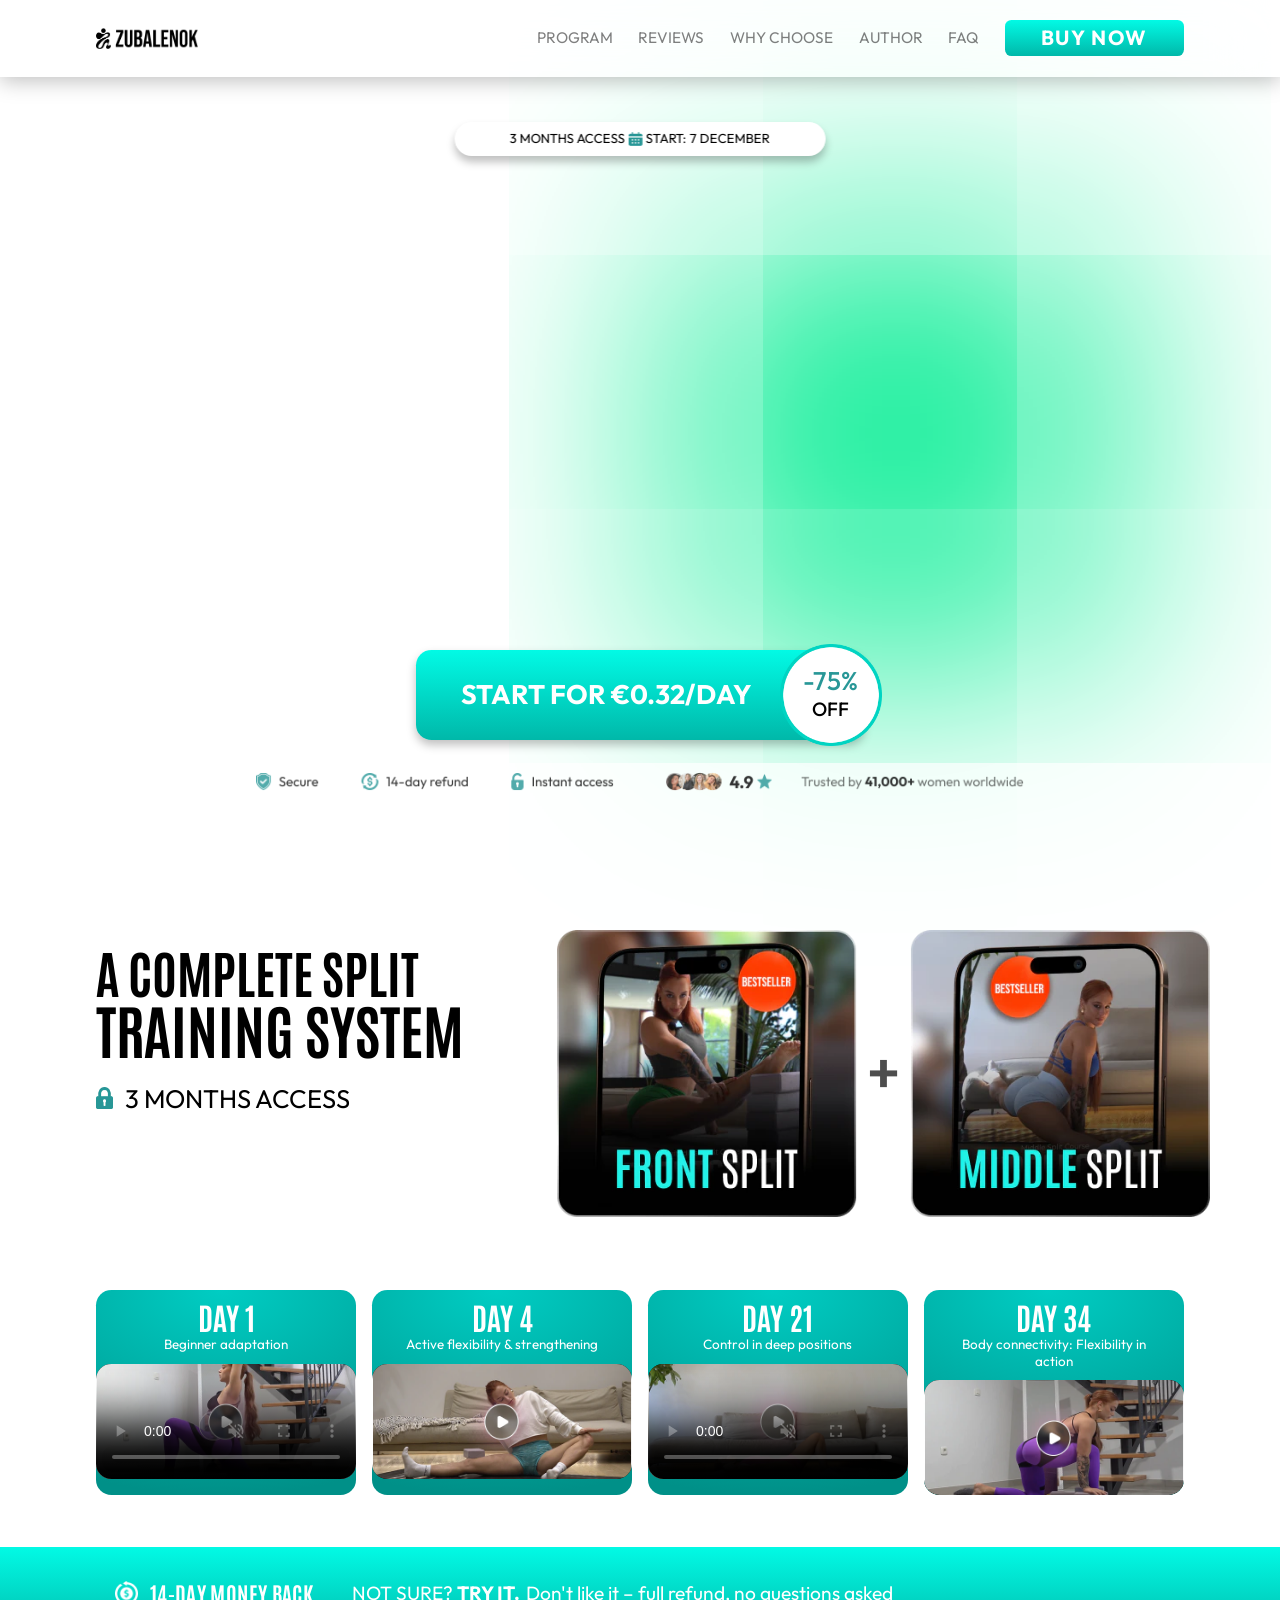
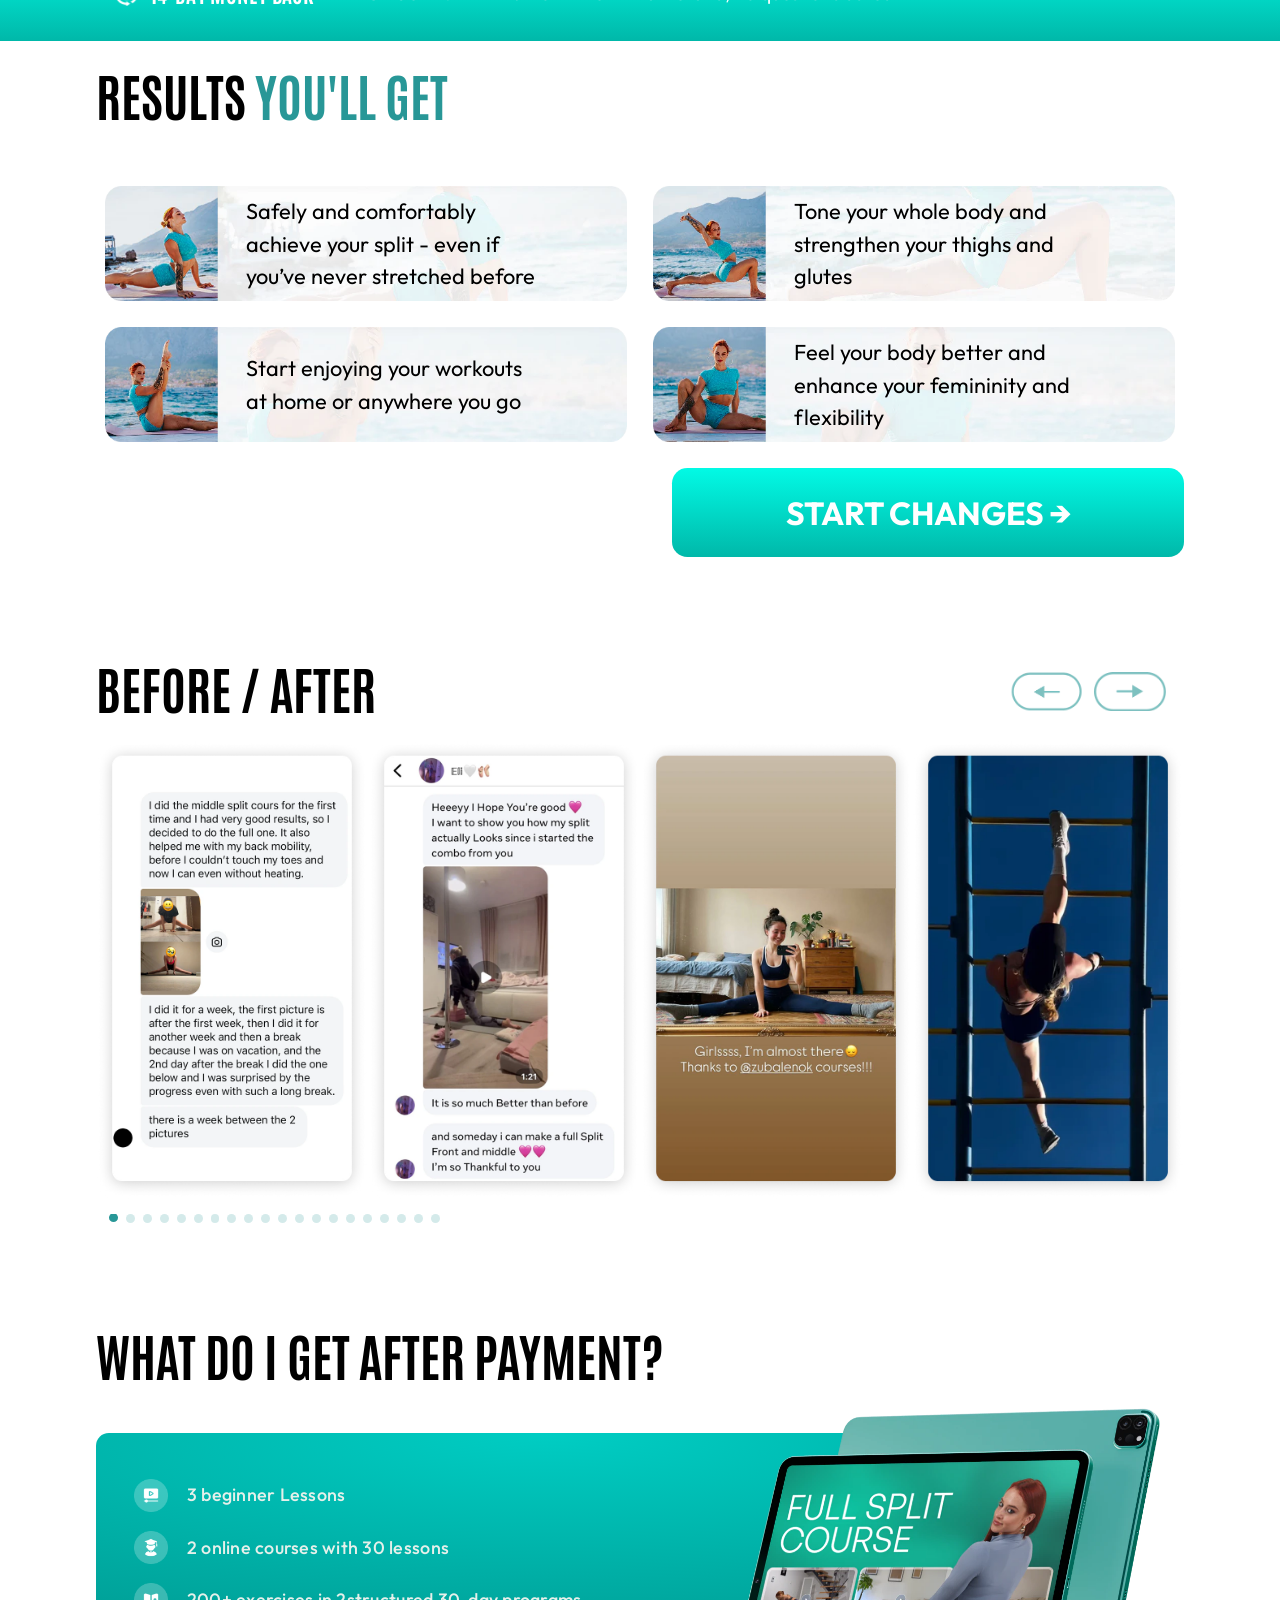
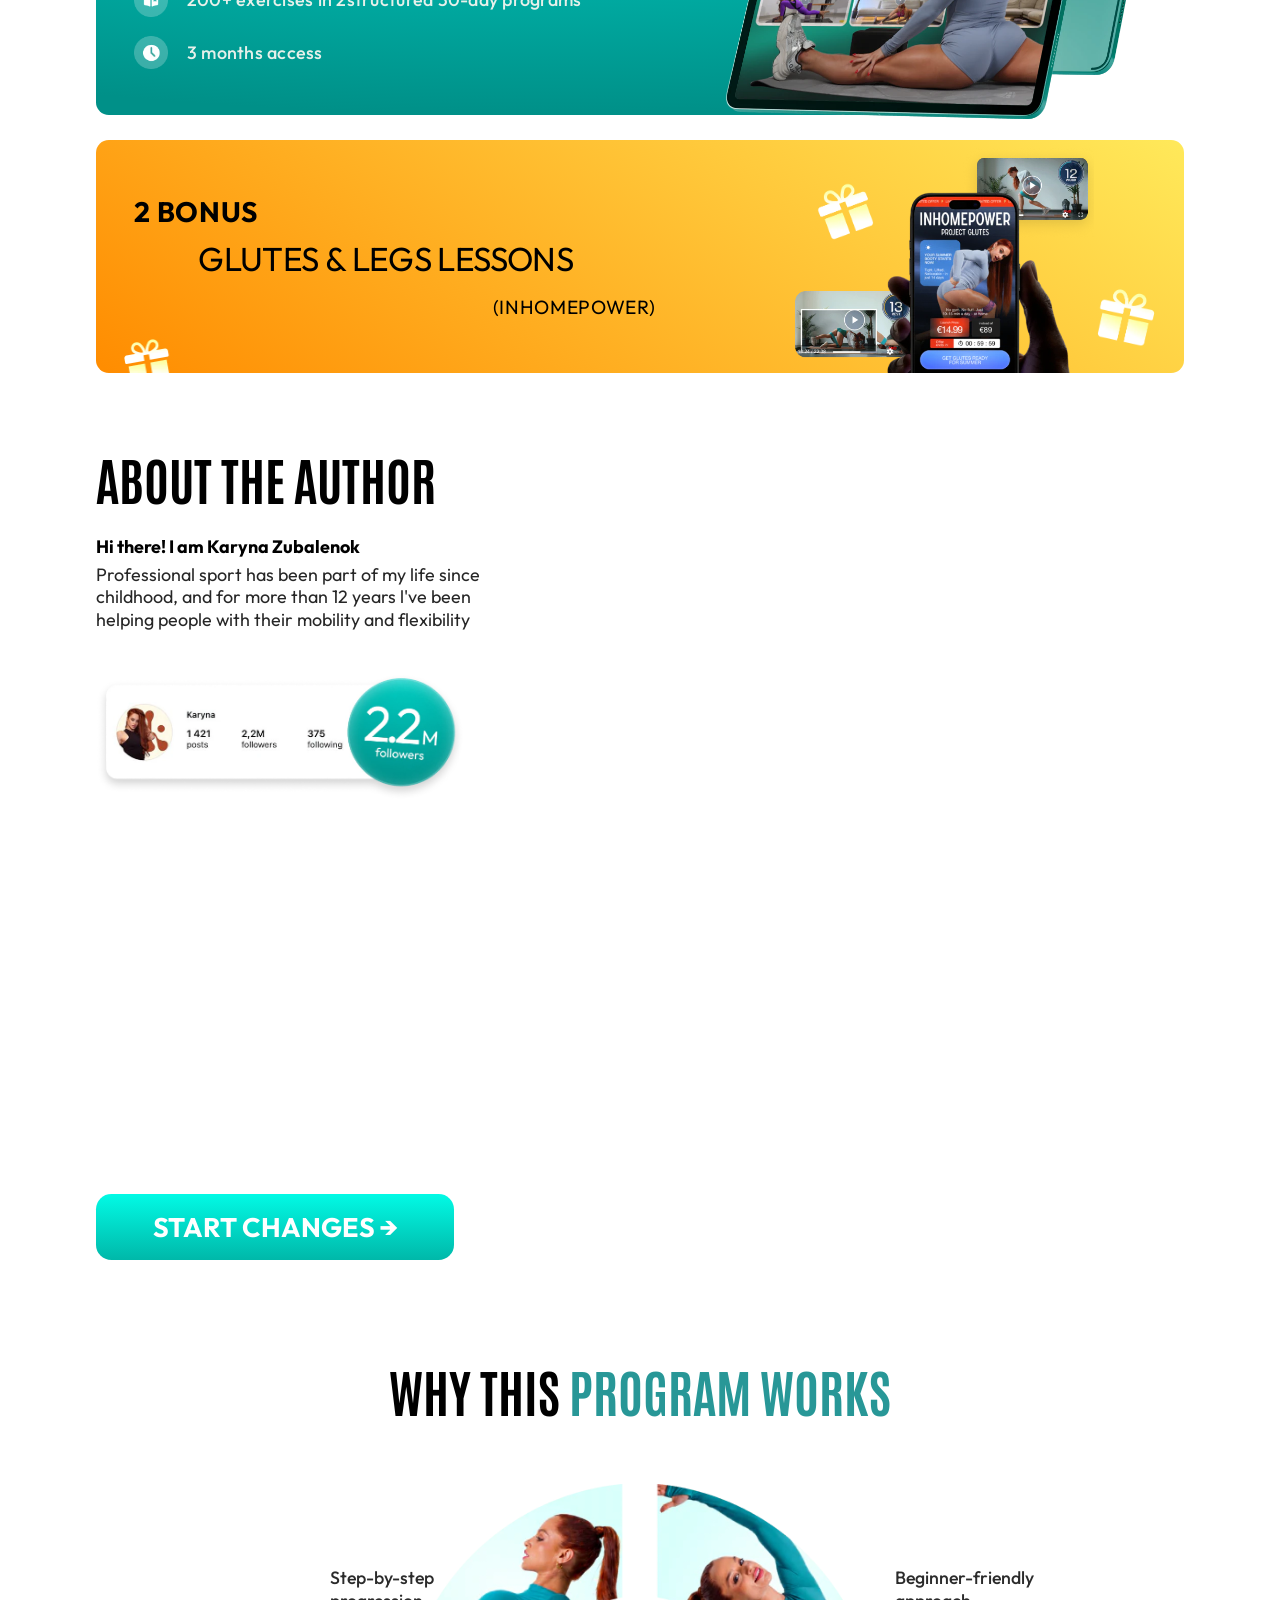
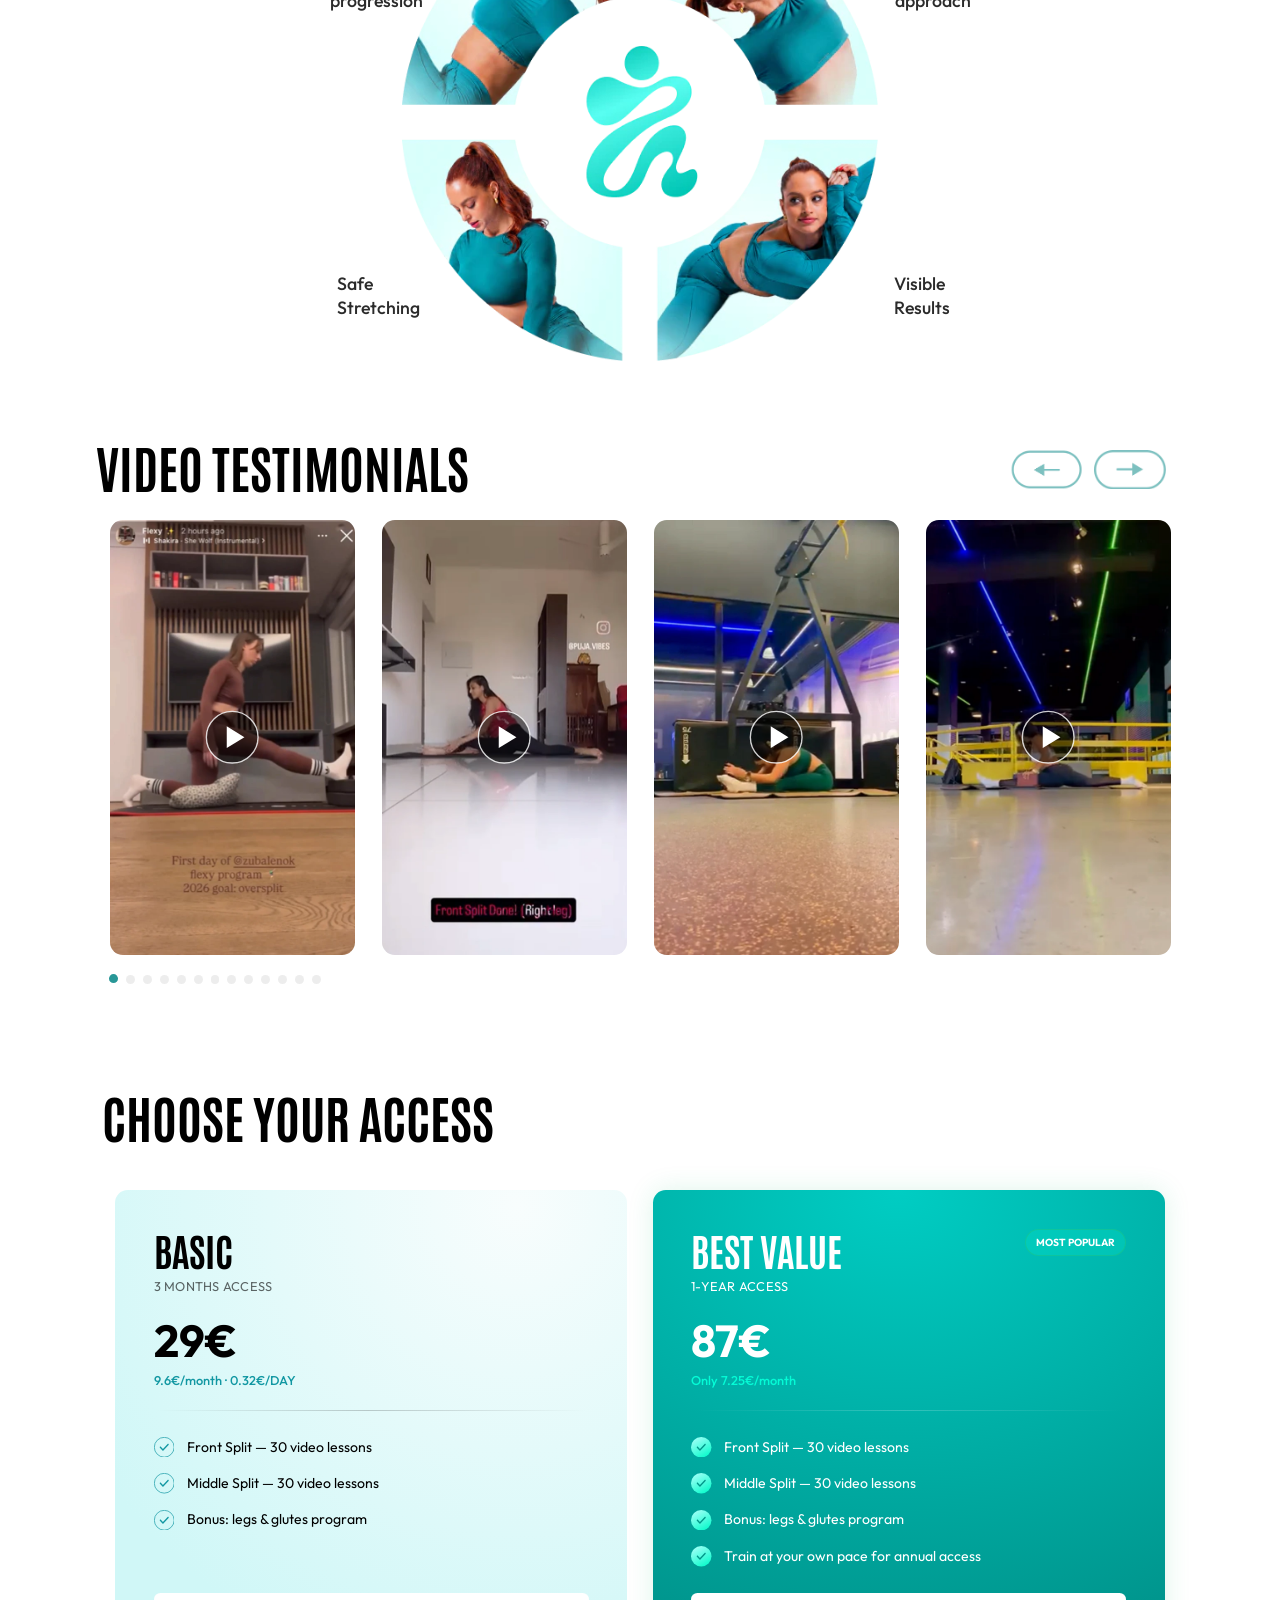
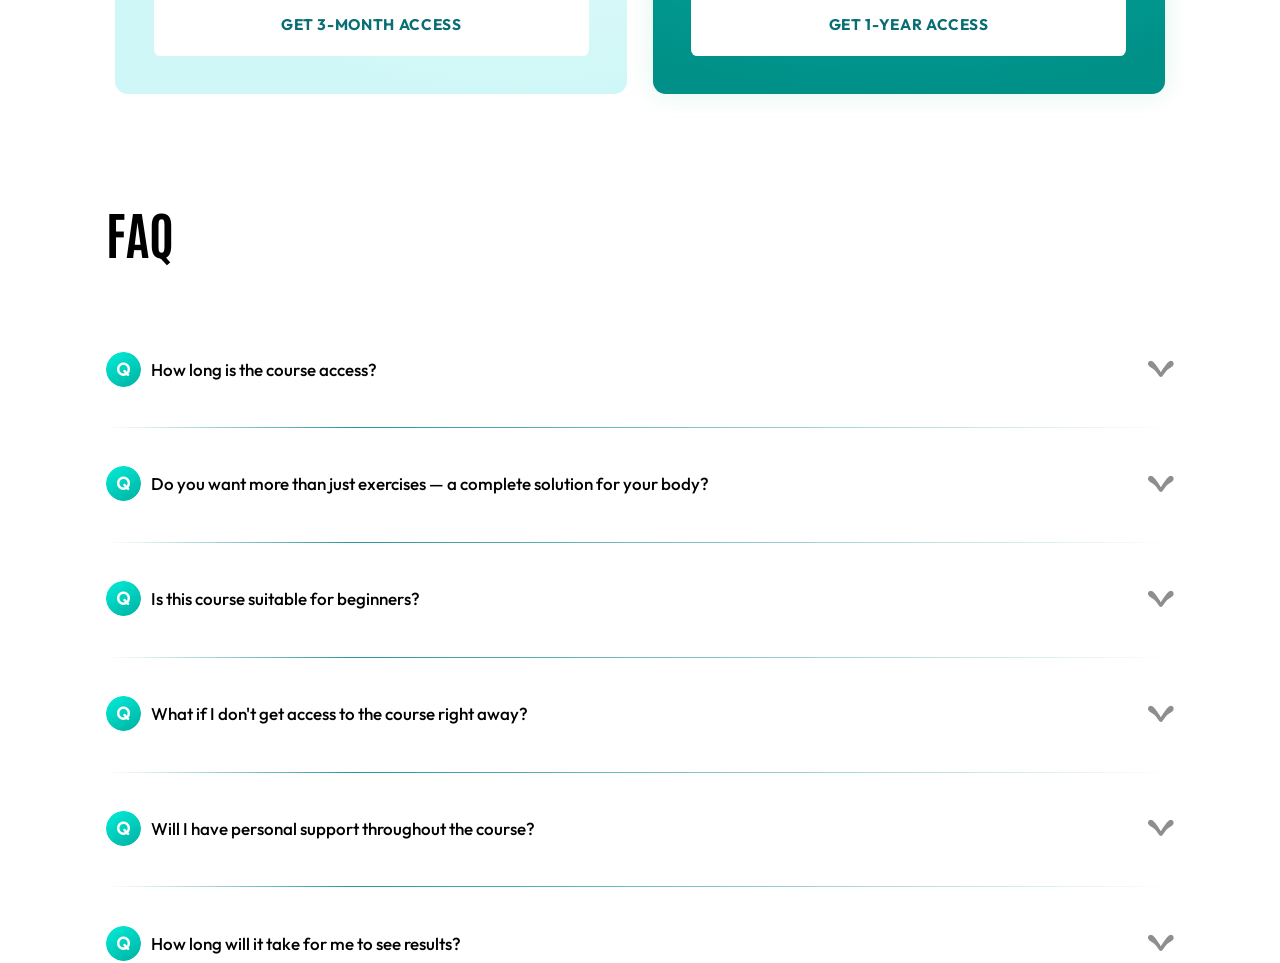
==== commit 2b175b7a: "fddf" ====
--- a/index.html
+++ b/index.html
@@ -525,12 +525,20 @@
     font-size: 1.5vw;
 }
     .hero .hero__btn {
-        width: 28vw;
+        width: 35vw;
+        height: 7vw;
         /* margin-right: 10%; */
+        justify-content: left;
         right: auto;
-        padding: 1vw 2vw;
+        padding: 1vw 2vw 1vw 3.5vw;
         border-radius: 1.2vw;
-        font-size: 2vw;
+        font-size: 2.1vw;
+    }
+    .discount-btn-n {
+        right: -4%;
+    }
+    .brb{
+        display: none;
     }
     .hero__footer-info {
         max-width: 100%;
@@ -667,7 +675,7 @@
                     <div style="margin: 0 auto;">
                         <button data-href="https://zubalenok.online/shop/item/13082" class="hero__btn check-click">
                             START FOR 
-                            <br>
+                            <br class="brb">
                             €0.32/DAY
                             
                             <div class="discount-btn-n">
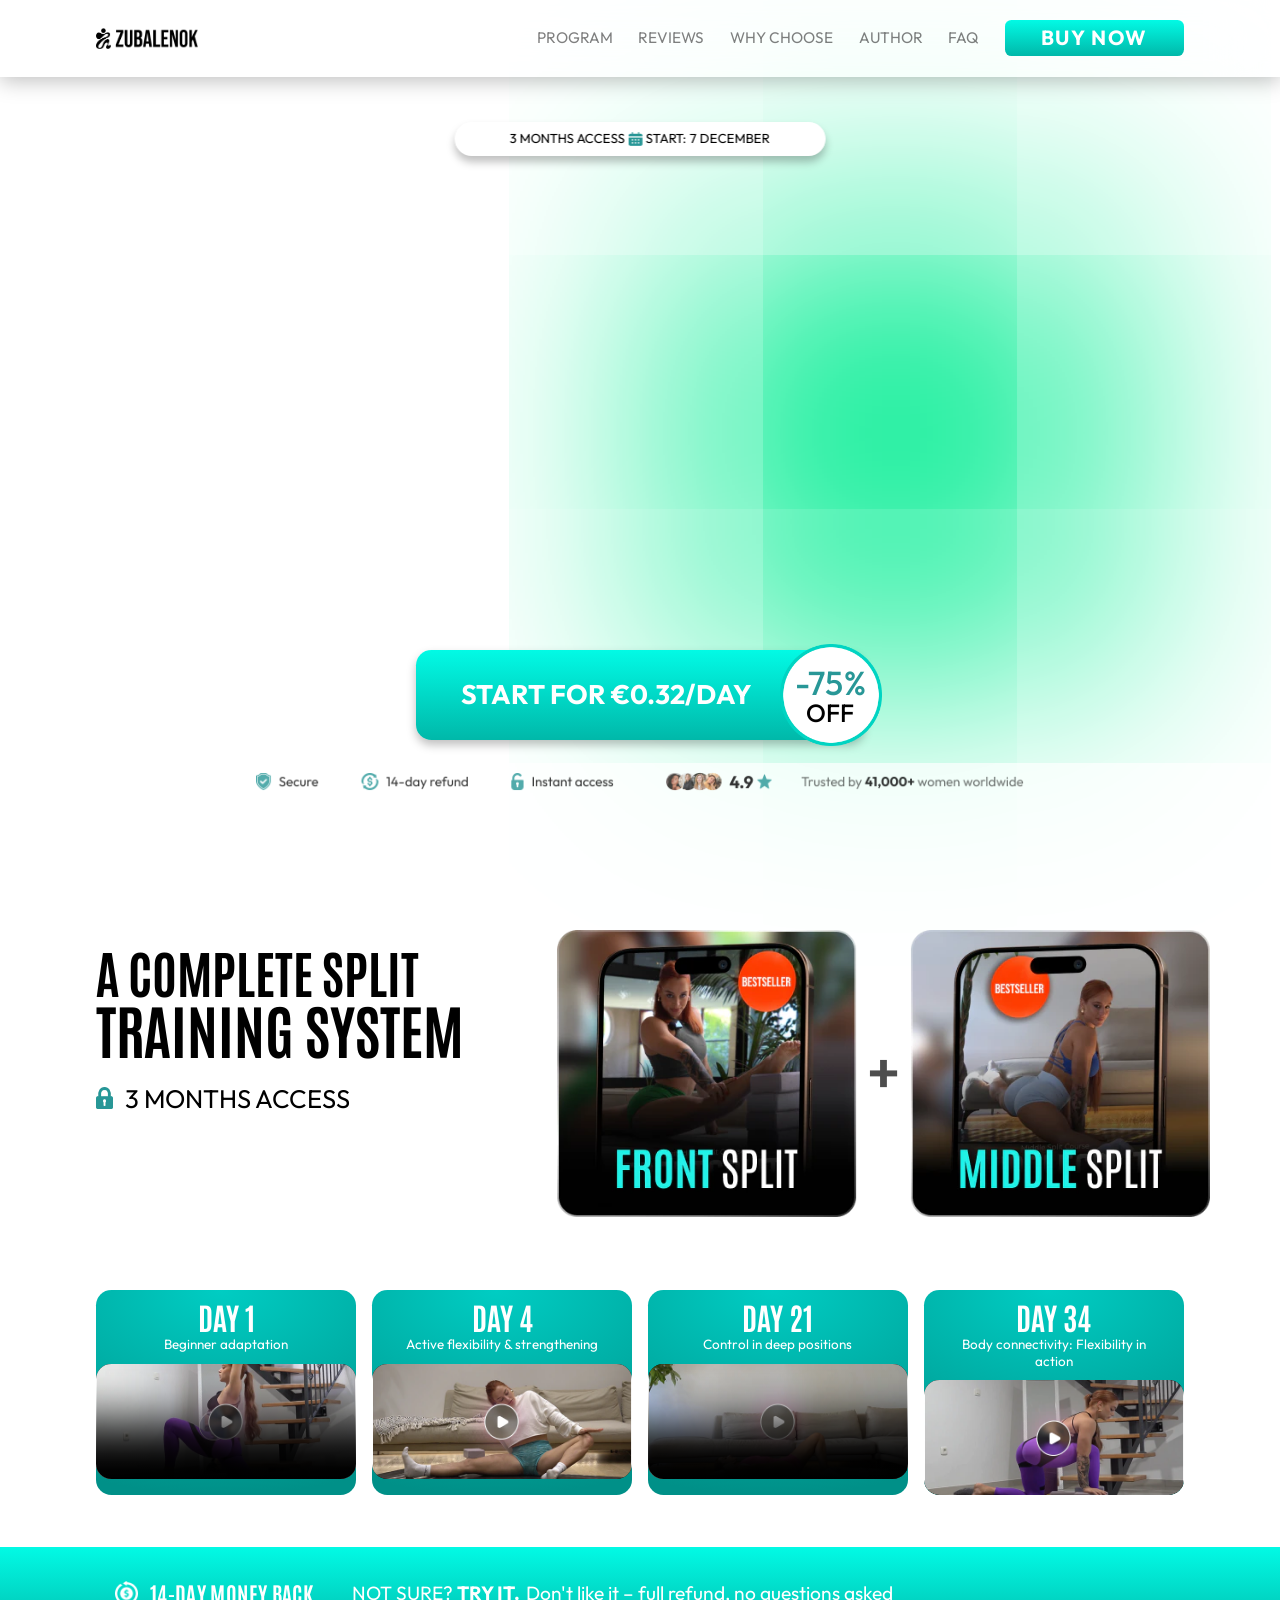
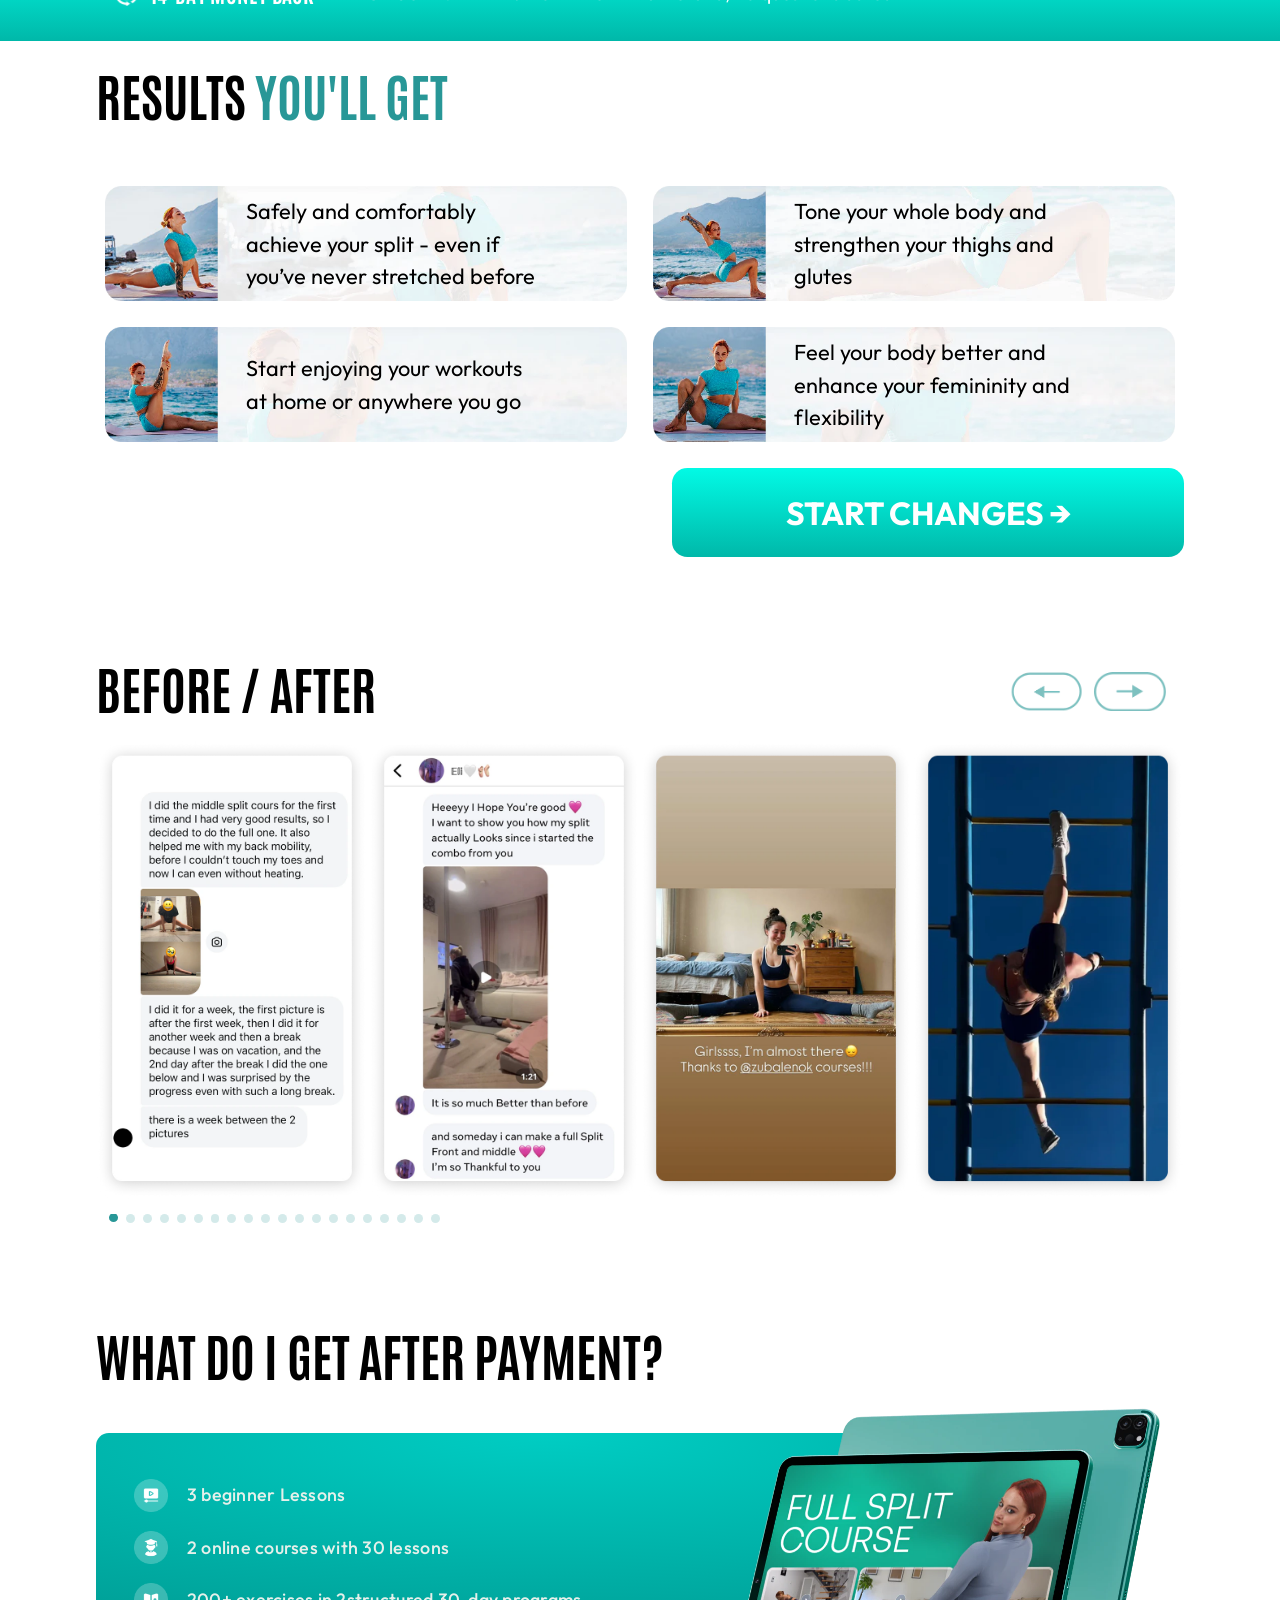
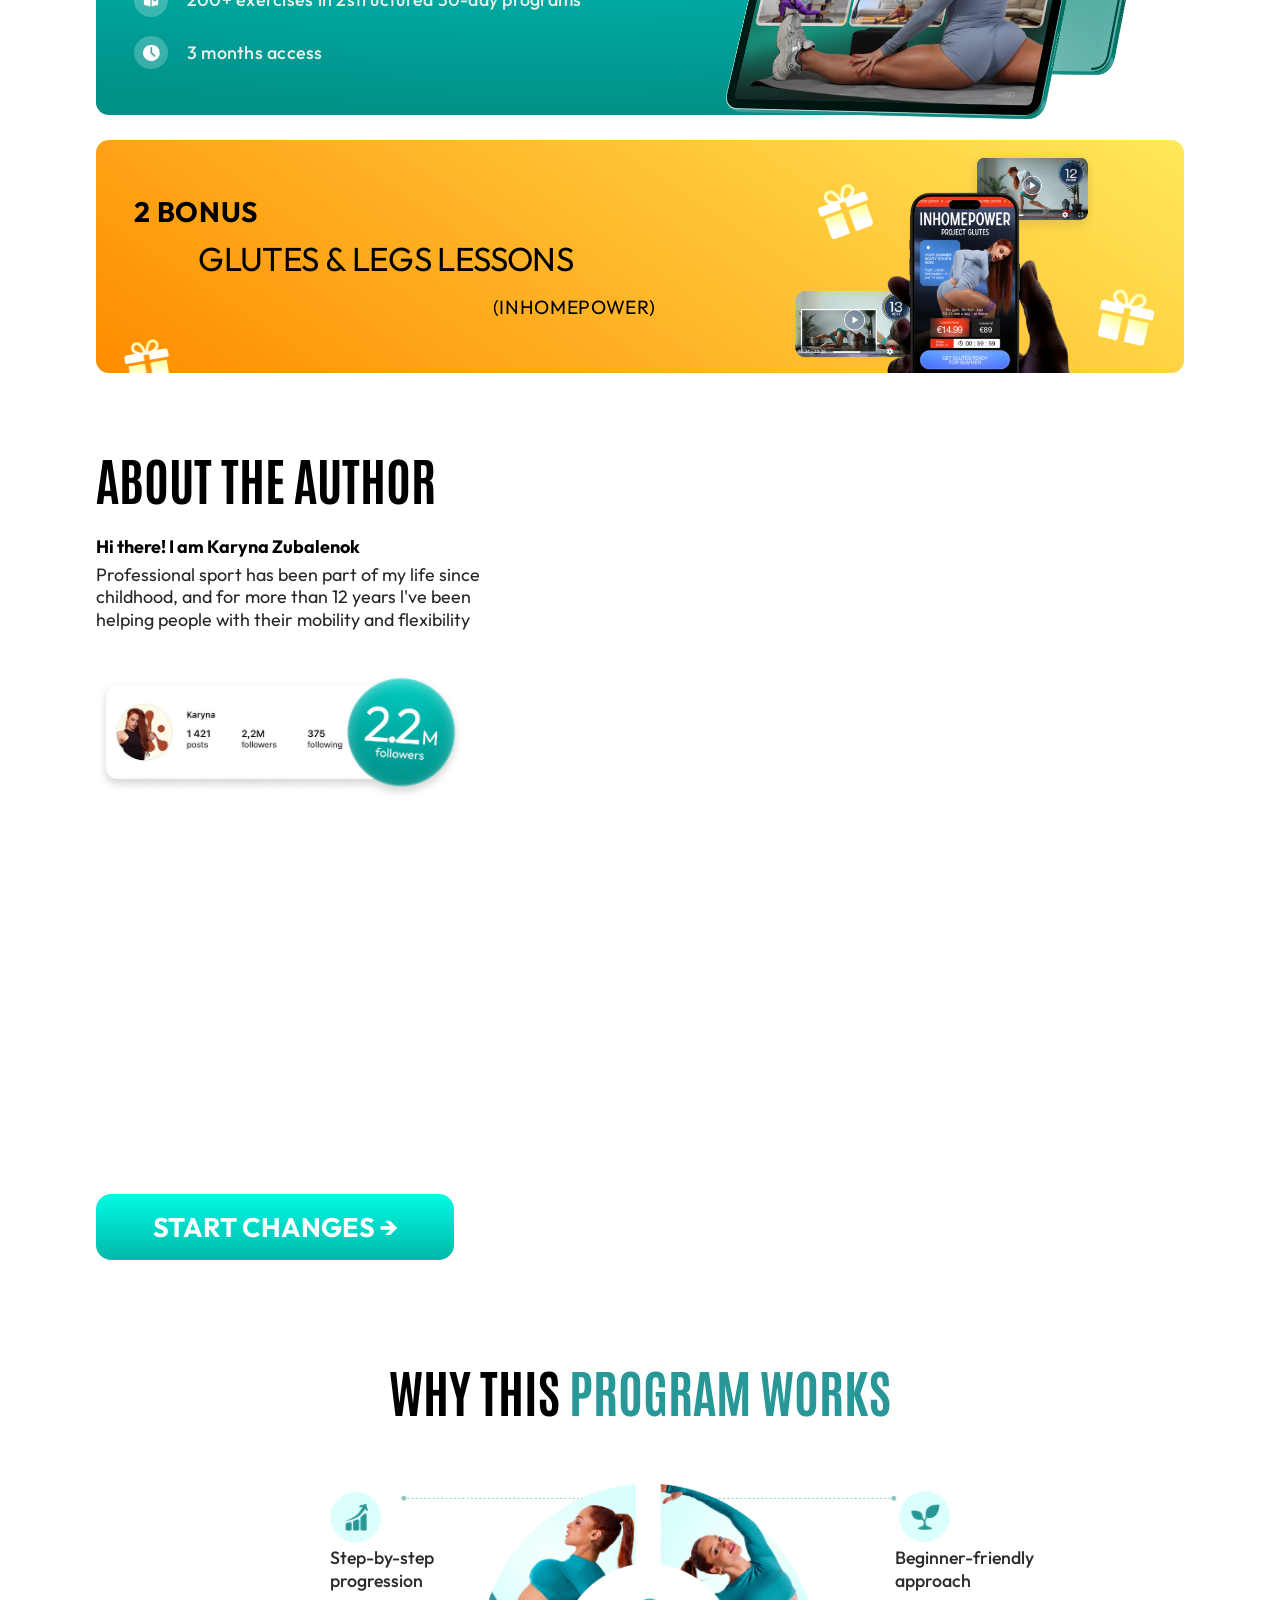
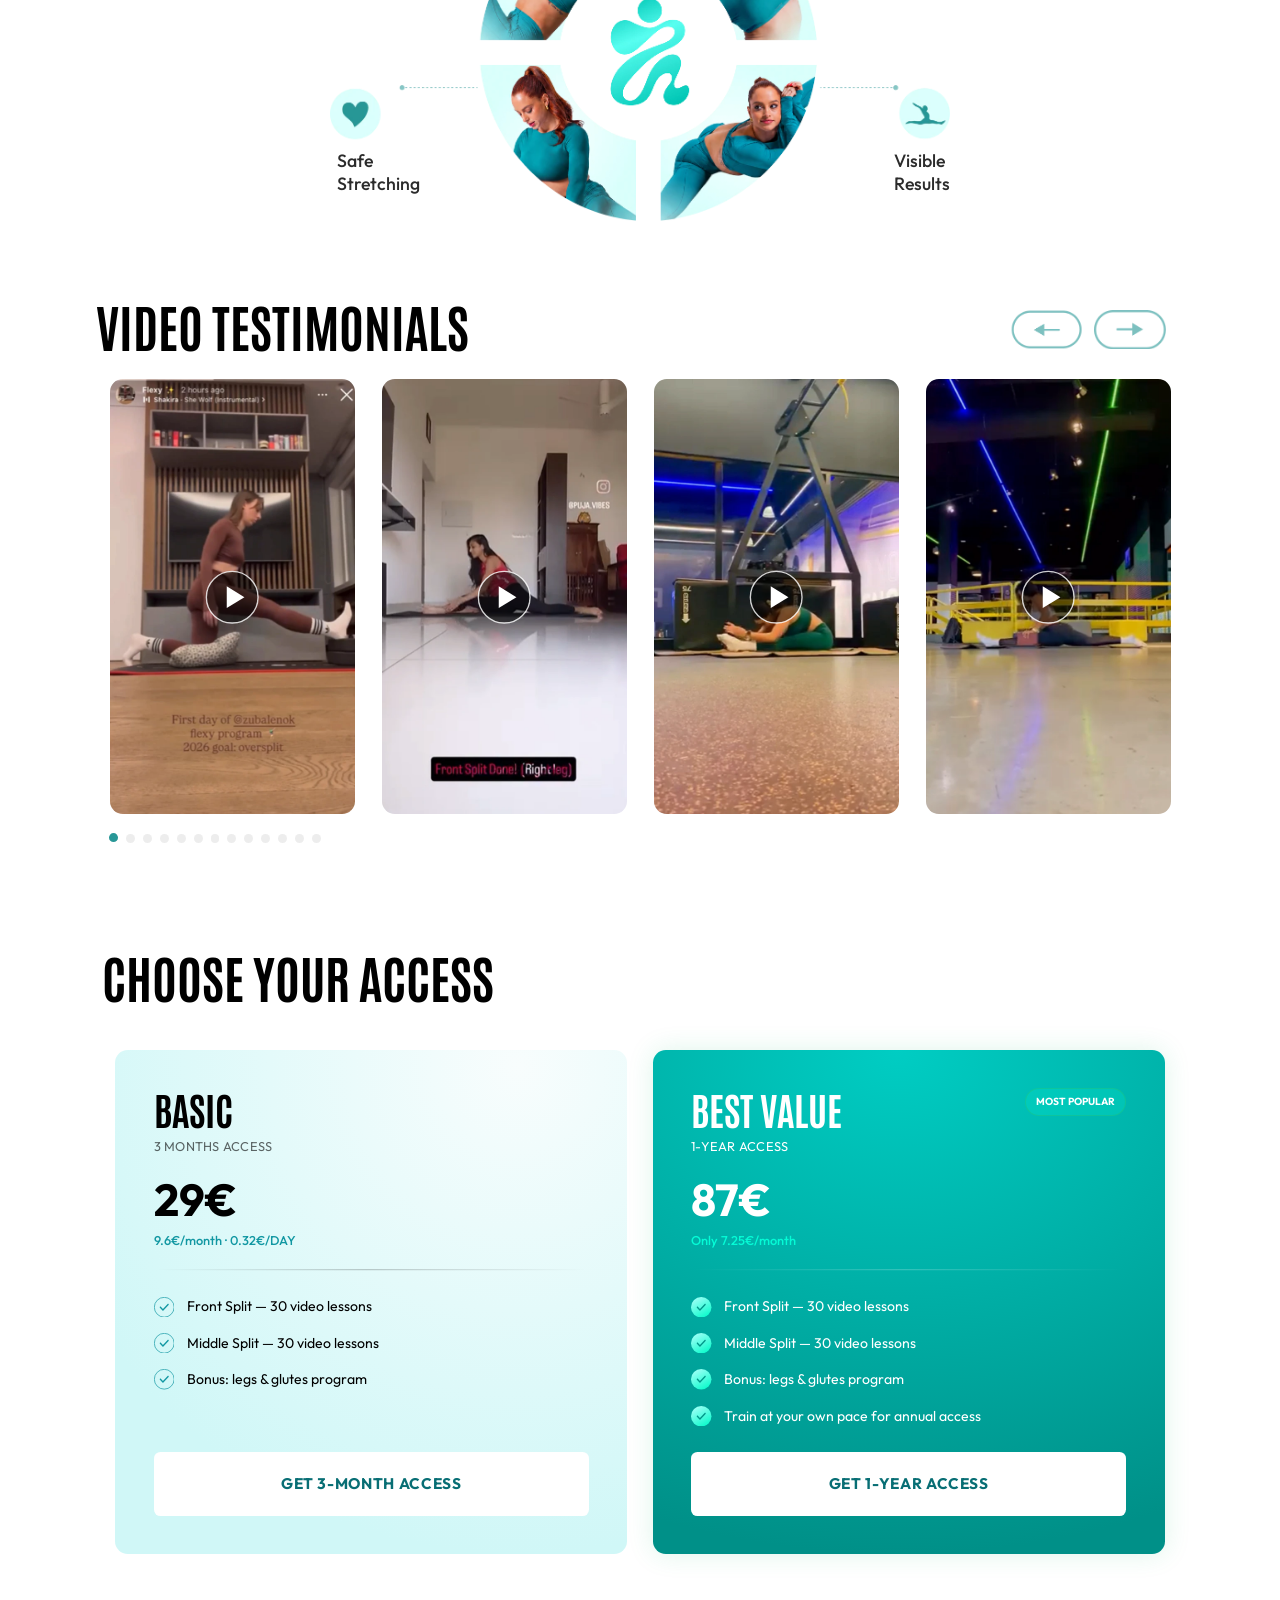
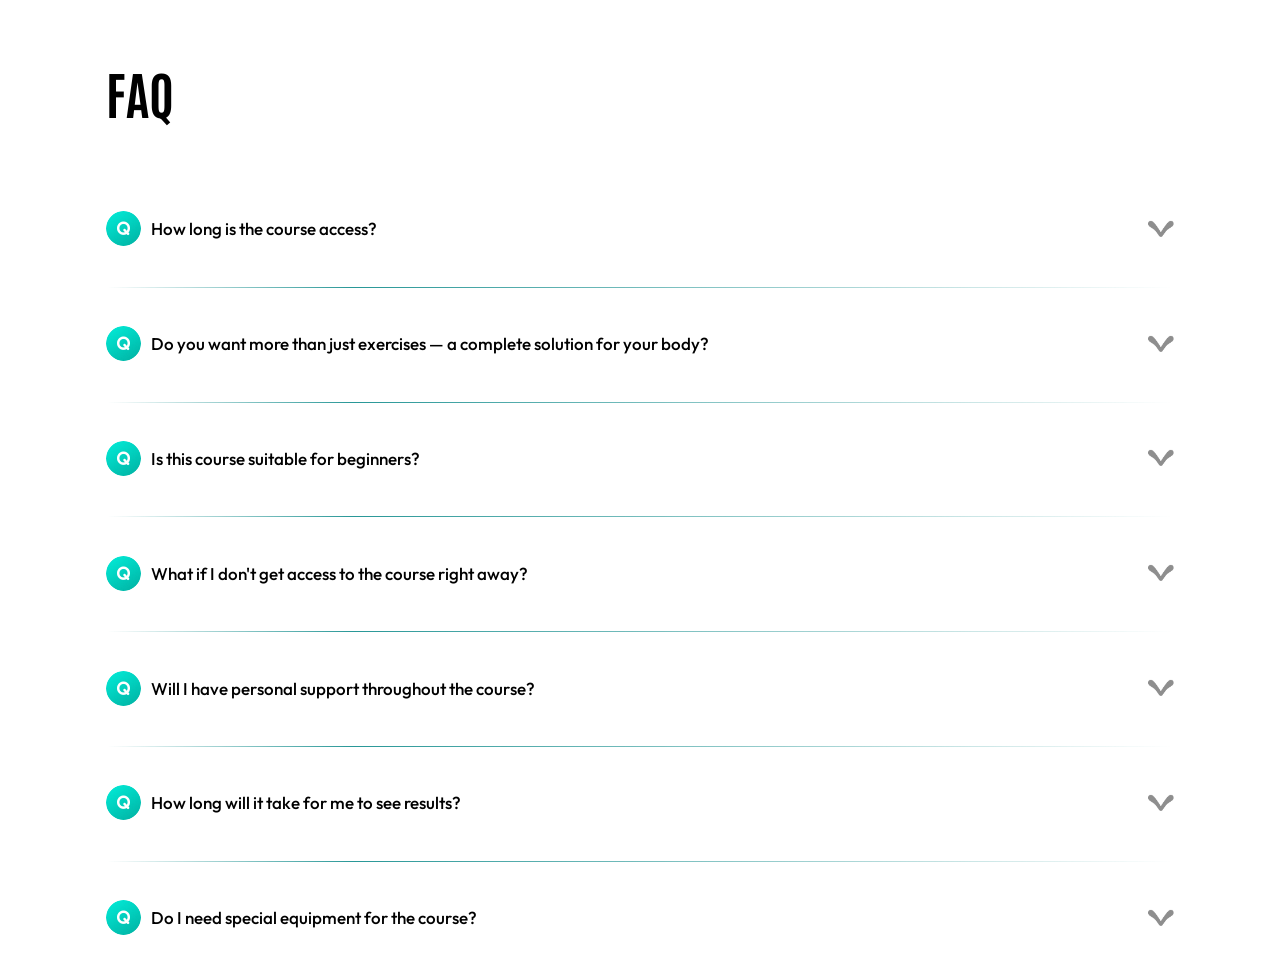
==== commit 0d4d981d: "fddf" ====
--- a/index.html
+++ b/index.html
@@ -517,9 +517,12 @@
     }
 
 
-.discount-btn-n p{
-    font-size: 2vw;
-}
+.discount-btn-n p {
+        font-size: 2vw;
+        transform: scale(1.3);
+        line-height: 83%;
+        padding-top: 0.4vw;
+    }
 .discount-btn-n p span {
     color: #000;
     font-size: 1.5vw;
